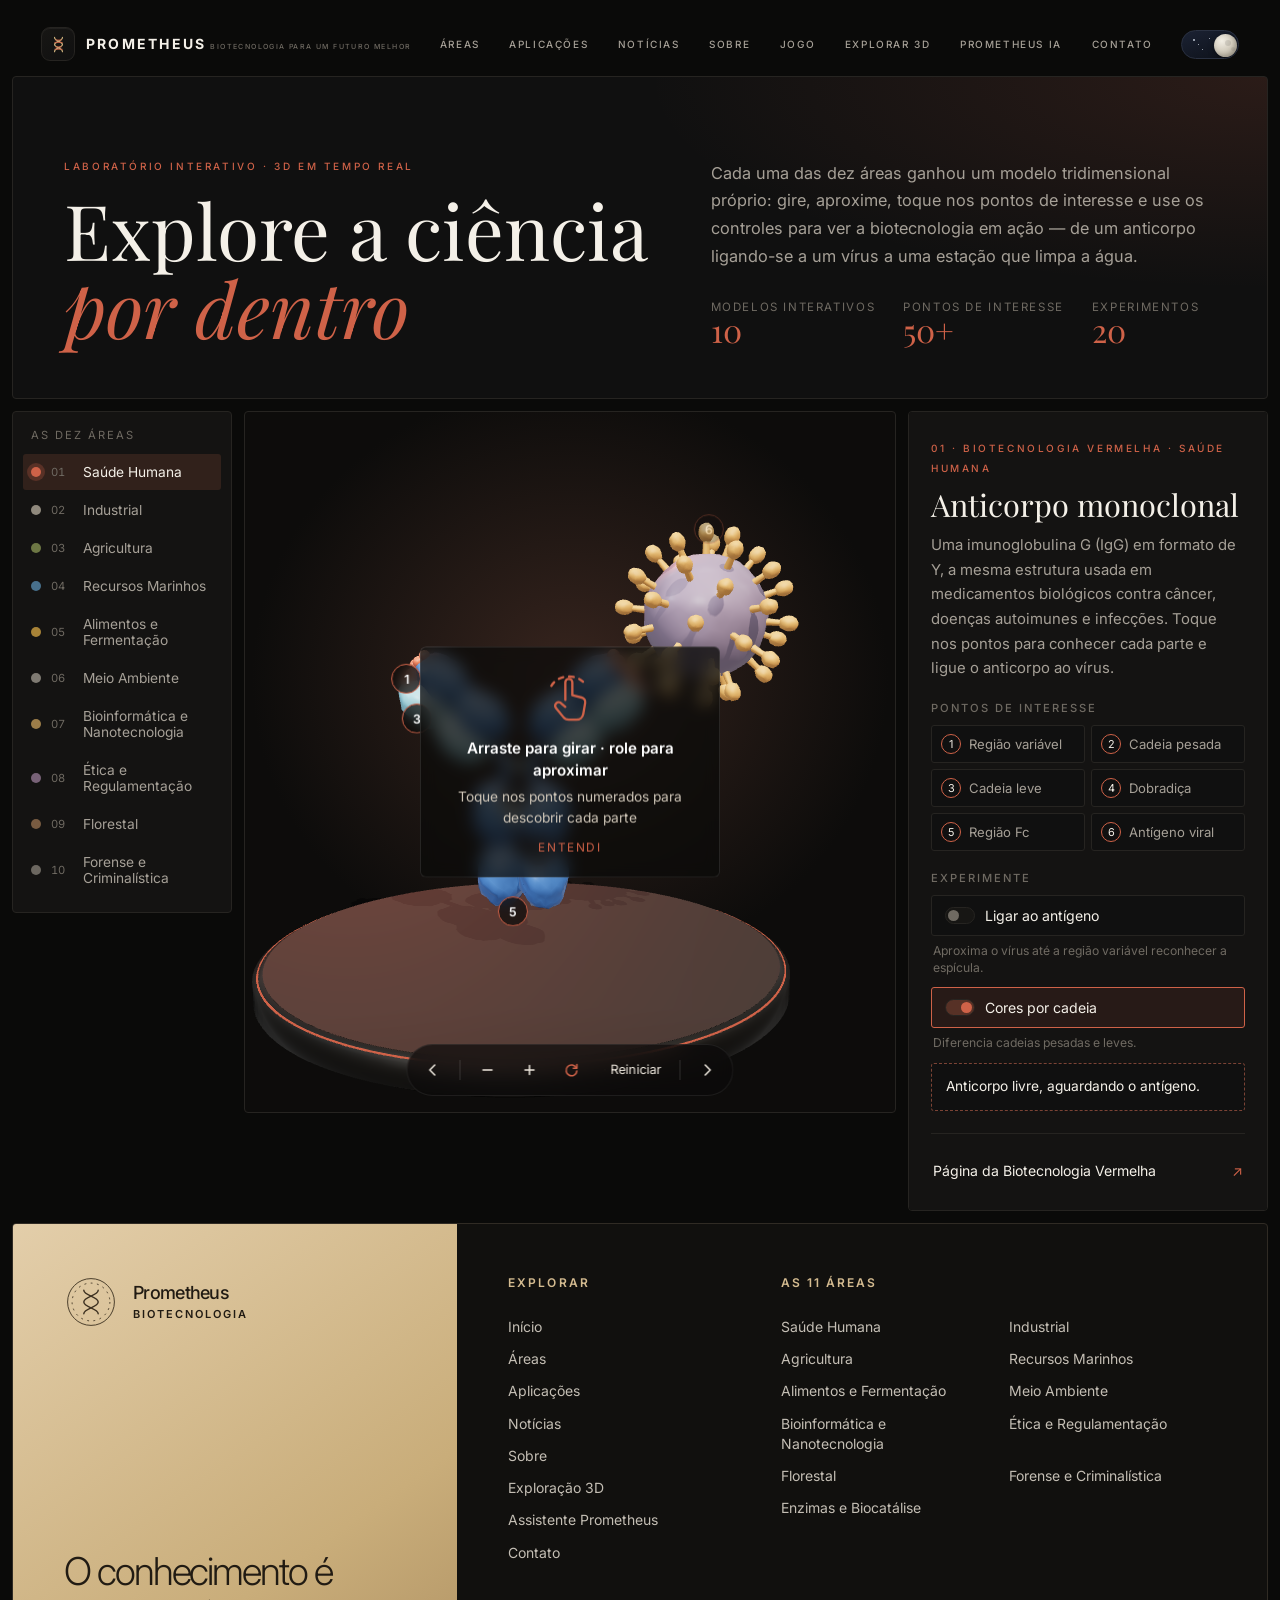
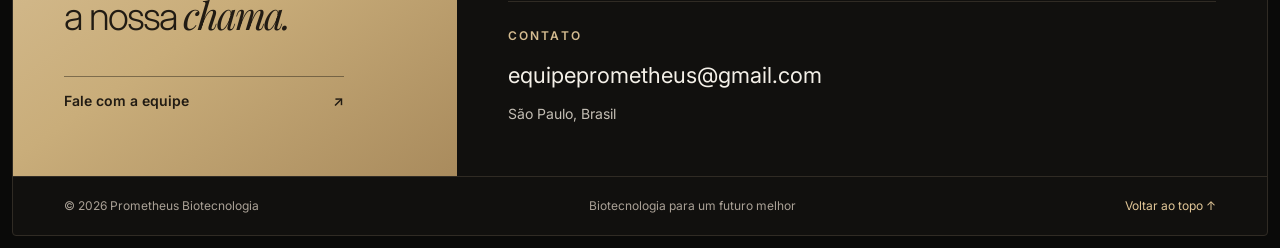
==== explorar/index.html @ 850dd629 "Exploração 3D: visualizador e modelos das dez áreas; README de configuração Co-Authored-By: Claude O" ====
<!DOCTYPE html>
<html lang="pt-BR" data-theme="escuro" data-area="explorar">
<head>
  <meta charset="UTF-8">
  <meta name="viewport" content="width=device-width, initial-scale=1.0">
  <meta name="theme-color" content="#080808">

  <title>Exploração 3D — Prometheus Biotecnologia</title>
  <meta name="description" content="Explore em 3D as dez áreas da biotecnologia.">

  <link rel="preconnect" href="https://fonts.googleapis.com">
  <link rel="preconnect" href="https://fonts.gstatic.com" crossorigin>

  <link
    href="https://fonts.googleapis.com/css2?family=Inter:wght@300;400;500;600;700&family=Playfair+Display:ital,wght@0,400;1,400;1,500&display=swap"
    rel="stylesheet"
  >

  <link rel="stylesheet" href="../style.css">
<link rel="stylesheet" href="../footer-refresh.css">
  <link rel="stylesheet" href="explorar.css">
</head>

<body id="topo">

  <div class="carregador" id="carregador">
    <div class="carregador__interno">
      <div class="carregador__numero" id="numeroCarregamento">000</div>

      <div class="carregador__barra">
        <i id="barraCarregamento"></i>
      </div>

      <div class="carregador__texto">
        Prometheus Biotecnologia
      </div>
    </div>
  </div>

  <div class="progresso" id="progresso"></div>

  <svg class="granulado" xmlns="http://www.w3.org/2000/svg">
    <filter
      id="grainF"
      baseFrequency="0.85"
      numOctaves="4"
      type="fractalNoise"
    ></filter>

    <rect
      filter="url(#grainF)"
      height="100%"
      width="100%"
    ></rect>
  </svg>

  <nav
    class="menu-movel"
    id="menu-movel"
    aria-label="Menu"
  >
    <button
      class="menu-movel__fechar"
      id="fecharMenu"
    >
      Fechar ✕
    </button>

    <a
      data-alvo-secao="inicio"
      data-pagina="home"
      href="../index.html#inicio"
    >
      Início
    </a>

    <a
      data-alvo-secao="areas"
      data-pagina="home"
      href="../index.html#areas"
    >
      Áreas
    </a>

    <a
      data-alvo-secao="aplicacoes"
      data-pagina="home"
      href="../index.html#aplicacoes"
    >
      Aplicações
    </a>

    <a
      data-alvo-secao="noticias"
      data-pagina="home"
      href="../index.html#noticias"
    >
      Notícias
    </a>

    <a
      data-alvo-secao="sobre"
      data-pagina="home"
      href="../index.html#sobre"
    >
      Sobre
    </a>

    <a href="../jogo/index.html">
      Jogo
    </a>

    <a href="./index.html" aria-current="page">
      Exploração 3D
    </a>

    <a href="../ia/index.html">
      Assistente Prometheus
    </a>

    <a
      data-alvo-secao="contato"
      data-pagina="home"
      href="../index.html#contato"
    >
      Contato
    </a>
  </nav>

  <div class="moldura">

    <header class="navegacao" id="navegacao">

      <a
        class="marca"
        data-pagina="home"
        href="../index.html#inicio"
      >
        <span class="marca__simbolo">
          <svg
            aria-hidden="true"
            fill="none"
            viewbox="0 0 24 24"
          >
            <g
              stroke="var(--beige)"
              stroke-linecap="round"
              stroke-width="1.5"
            >
              <path d="M7 3c0 5 10 5 10 9s-10 4-10 9"></path>
              <path d="M17 3c0 5-10 5-10 9s10 4 10 9"></path>
            </g>

            <g
              opacity=".9"
              stroke="var(--area)"
              stroke-linecap="round"
              stroke-width="1.2"
            >
              <path d="M8.6 6.4h6.8M7.4 9.4h9.2M8.6 15h6.8M7.4 18h9.2"></path>
            </g>
          </svg>
        </span>

        <span class="marca__texto">
          <span class="marca__nome">Prometheus</span>
          <span class="marca__subtitulo">
            Biotecnologia para um futuro melhor
          </span>
        </span>
      </a>

      <nav
        class="navegacao__links"
        id="linksNavegacao"
        aria-label="Navegação principal"
      >
        <a
          data-alvo-secao="areas"
          data-pagina="home"
          href="../index.html#areas"
        >
          ÁREAS
        </a>

        <a
          data-alvo-secao="aplicacoes"
          data-pagina="home"
          href="../index.html#aplicacoes"
        >
          APLICAÇÕES
        </a>

        <a
          data-alvo-secao="noticias"
          data-pagina="home"
          href="../index.html#noticias"
        >
          NOTÍCIAS
        </a>

        <a
          data-alvo-secao="sobre"
          data-pagina="home"
          href="../index.html#sobre"
        >
          SOBRE
        </a>

        <a href="../jogo/index.html">
          JOGO
        </a>

        <a href="./index.html" aria-current="page">
          EXPLORAR 3D
        </a>

        <a href="../ia/index.html">
          PROMETHEUS IA
        </a>

        <a
          data-alvo-secao="contato"
          data-pagina="home"
          href="../index.html#contato"
        >
          CONTATO
        </a>
      </nav>

      <div class="navegacao__direita">

        <button
          class="alternador"
          id="botaoTema"
          aria-label="Alternar modo claro e escuro"
          aria-pressed="false"
        >
          <span class="alternador__estrelas">
            <i></i>
            <i></i>
            <i></i>
            <i></i>
          </span>

          <span class="alternador__botao"></span>
        </button>

        <button
          class="botao-menu"
          id="botao-menu"
          aria-label="Abrir menu"
        >
          <b></b>
        </button>

      </div>
    </header>

    <main id="conteudo">
      <div class="exp" id="explorar">

        <section class="exp-abertura faixa" aria-labelledby="exp-titulo">
          <div>
            <span class="eyebrow">Laboratório interativo · 3D em tempo real</span>
            <h1 id="exp-titulo">Explore a ciência <span class="italico">por dentro</span></h1>
          </div>
          <div class="exp-abertura__lado">
            <p>
              Cada uma das dez áreas ganhou um modelo tridimensional próprio: gire, aproxime, toque nos pontos
              de interesse e use os controles para ver a biotecnologia em ação — de um anticorpo ligando-se a
              um vírus a uma estação que limpa a água.
            </p>
            <dl class="exp-numeros">
              <div><dt>10</dt><dd>modelos interativos</dd></div>
              <div><dt>50+</dt><dd>pontos de interesse</dd></div>
              <div><dt>20</dt><dd>experimentos</dd></div>
            </dl>
          </div>
        </section>

        <section class="exp-app faixa" aria-label="Visualizador 3D das áreas">

          <nav class="exp-areas" aria-label="Escolha uma área">
            <span class="exp-areas__titulo">As dez áreas</span>
            <div class="lista3d" id="listaAreas"></div>
          </nav>

          <div class="exp-palco" id="palco3d">
            <canvas id="canvas3d" aria-label="Modelo 3D interativo da área selecionada" role="img"></canvas>
            <div class="exp-pontos" id="pontos3d"></div>

            <div class="exp-carregando" id="carregando3d" role="status">
              <span class="exp-carregando__anel" aria-hidden="true"></span>
              Montando o modelo…
            </div>

            <button class="exp-dica" id="dica3d" type="button" hidden>
              <svg viewBox="0 0 48 48" aria-hidden="true">
                <path d="M20 26V11a3 3 0 0 1 6 0v11l8 2a4 4 0 0 1 3 4.6L35.4 38a6 6 0 0 1-6 5H23a6 6 0 0 1-4.8-2.4L12 33a3 3 0 0 1 4.5-4L20 32"/>
                <path class="exp-dica__arco" d="M8 14c3-5 8-8 15-8s12 3 15 8"/>
              </svg>
              <span><b>Arraste para girar</b>Toque nos pontos numerados para descobrir cada parte</span>
              <small>Entendi</small>
            </button>

            <div class="exp-falha" id="falha3d" hidden role="alert">
              <strong>Visualização 3D indisponível</strong>
              <p></p>
            </div>

            <div class="exp-controles" role="toolbar" aria-label="Controles da visualização">
              <button type="button" id="areaAnterior" aria-label="Área anterior"><svg viewBox="0 0 20 20"><path d="M12.5 4.5 7 10l5.5 5.5"/></svg></button>
              <span class="exp-controles__sep" aria-hidden="true"></span>
              <button type="button" id="ctrlZoomMenos" aria-label="Afastar"><svg viewBox="0 0 20 20"><path d="M5 10h10"/></svg></button>
              <button type="button" id="ctrlZoomMais" aria-label="Aproximar"><svg viewBox="0 0 20 20"><path d="M5 10h10M10 5v10"/></svg></button>
              <button type="button" id="ctrlGirar" aria-label="Rotação automática" aria-pressed="true"><svg viewBox="0 0 20 20"><path d="M15.5 8A6 6 0 1 0 16 11"/><path d="M16 4v4h-4"/></svg></button>
              <button type="button" id="ctrlReiniciar" aria-label="Voltar à posição inicial"><svg viewBox="0 0 20 20"><path d="M4 10a6 6 0 1 0 2-4.5"/><path d="M4 4v3.5h3.5"/></svg><span>Reiniciar</span></button>
              <span class="exp-controles__sep" aria-hidden="true"></span>
              <button type="button" id="areaProxima" aria-label="Próxima área"><svg viewBox="0 0 20 20"><path d="M7.5 4.5 13 10l-5.5 5.5"/></svg></button>
            </div>
          </div>

          <aside class="exp-info" aria-live="polite">
            <span class="eyebrow exp-info__rotulo" id="infoRotulo"></span>
            <h2 id="infoTitulo">Carregando…</h2>
            <p class="exp-info__descricao" id="infoDescricao"></p>

            <div class="exp-detalhe" id="infoDetalhe" hidden>
              <strong id="detalheTitulo"></strong>
              <p id="detalheTexto"></p>
            </div>

            <h3 class="exp-info__sub">Pontos de interesse</h3>
            <ol class="exp-info__pontos" id="infoPontos"></ol>

            <h3 class="exp-info__sub">Experimente</h3>
            <div class="exp-info__acoes" id="infoAcoes"></div>
            <p class="exp-status" id="infoStatus" hidden></p>

            <div class="exp-info__links">
              <a class="exp-link" id="linkArea" href="../index.html#areas"><span>Página da área</span> <i aria-hidden="true">↗</i></a>
              <a class="exp-link exp-link--ia" id="linkIa" href="../ia/index.html"><span>Perguntar ao Prometheus</span> <i aria-hidden="true">↗</i></a>
            </div>
          </aside>
        </section>

      </div>
    </main>

    <footer class="rodape rodape--novo">
      <div class="rodape__principal">
        <div class="rodape__manifesto">
          <div class="rodape__assinatura">
            <svg class="rodape__selo" fill="none" viewBox="0 0 60 60" aria-hidden="true">
              <circle cx="30" cy="30" r="26" stroke="currentColor" stroke-width="1"></circle>
              <circle cx="30" cy="30" r="21" stroke="currentColor" stroke-dasharray="2 5" stroke-width="1"></circle>
              <g stroke="currentColor" stroke-linecap="round" stroke-width="1.6">
                <path d="M22 17c0 6 16 7 16 13s-16 7-16 13"></path>
                <path d="M38 17c0 6-16 7-16 13s16 7 16 13"></path>
              </g>
            </svg>
            <div>
              <strong>Prometheus</strong>
              <span>BIOTECNOLOGIA</span>
            </div>
          </div>
          <p class="rodape__frase">O conhecimento é<br>a nossa <em>chama.</em></p>
          <a class="rodape__convite" href="../index.html#contato">
            <span>Fale com a equipe</span>
            <span aria-hidden="true">↗</span>
          </a>
        </div>

        <div class="rodape__menus">
          <nav class="rodape__grupo" aria-label="Navegação do rodapé">
            <h2>Explorar</h2>
          <a href="../index.html#inicio">Início</a>
          <a href="../index.html#areas">Áreas</a>
          <a href="../index.html#aplicacoes">Aplicações</a>
          <a href="../index.html#noticias">Notícias</a>
          <a href="../index.html#sobre">Sobre</a>
          <a href="../explorar/index.html">Exploração 3D</a>
          <a href="../ia/index.html">Assistente Prometheus</a>
          <a href="../index.html#contato">Contato</a>
          </nav>
          <nav class="rodape__grupo rodape__grupo--areas" aria-label="Áreas da biotecnologia">
            <h2>As 11 áreas</h2>
            <div class="rodape__lista-areas">
          <a href="../areas/saude/index.html">Saúde Humana</a>
          <a href="../areas/industrial/index.html">Industrial</a>
          <a href="../areas/agricola/index.html">Agricultura</a>
          <a href="../areas/marinha/index.html">Recursos Marinhos</a>
          <a href="../areas/alimentar/index.html">Alimentos e Fermentação</a>
          <a href="../areas/ambiental/index.html">Meio Ambiente</a>
          <a href="../areas/bioinformatica/index.html">Bioinformática e Nanotecnologia</a>
          <a href="../areas/etica/index.html">Ética e Regulamentação</a>
          <a href="../areas/florestal/index.html">Florestal</a>
          <a href="../areas/forense/index.html">Forense e Criminalística</a>
          <a href="../areas/enzimas/index.html">Enzimas e Biocatálise</a>
            </div>
          </nav>
          <div class="rodape__grupo rodape__grupo--contato">
            <h2>Contato</h2>
            <a class="rodape__email" href="mailto:equipeprometheus@gmail.com">equipeprometheus@gmail.com</a>
            <span>São Paulo, Brasil</span>
          </div>
        </div>
      </div>
      <div class="rodape__base">
        <span>© 2026 Prometheus Biotecnologia</span>
        <span class="rodape__nota">Biotecnologia para um futuro melhor</span>
        <a href="#topo">Voltar ao topo <span aria-hidden="true">↑</span></a>
      </div>
    </footer>

  </div>

  <script src="../script.js"></script>
  <script type="module" src="explorar.js"></script>
</body>
</html>
---- style.css ----
/*VARIÁVEIS GERAIS */

:root {
  --sans: 'Inter', 'Helvetica Neue', Arial, system-ui, sans-serif;
  --serif: 'Playfair Display', Georgia, 'Times New Roman', serif;

  --body: var(--sans);

  --gap: 12px;
  --pad: clamp(20px, 4vw, 60px);

  --ease: cubic-bezier(.16, .84, .34, 1);
  --ease-out: cubic-bezier(.22, 1, .36, 1);

  /* Modo escuro */
  --bg: #0a0a09;
  --bg-2: #101010;
  --bg-3: #171614;
  --panel: #141312;

  --text: #f4f0e8;
  --text-dim: #a6a097;
  --text-faint: #6f6a62;

  --line: #262421;
  --line-soft: #1c1b19;

  --beige: #c9ad7a;
  --beige-2: #e6d3aa;
  --beige-deep: #9c7f52;
  --on-beige: #15120d;

  --shadow: 0 24px 60px rgba(0, 0, 0, .45);
  --shadow-sm: 0 10px 26px rgba(0, 0, 0, .3);

  --area: #c9ad7a;
}


/*  MODO CLARO */

html[data-theme="light"] {
  --bg: #f6f2e9;
  --bg-2: #efe9dc;
  --bg-3: #e5ddcb;
  --panel: #fdfbf6;

  --text: #191712;
  --text-dim: #5a544a;
  --text-faint: #8b8478;

  --line: #ddd4c1;
  --line-soft: #e8e0d0;

  --beige: #8c6d3f;
  --beige-2: #6f5730;
  --beige-deep: #b09468;
  --on-beige: #fdfbf6;

  --shadow: 0 24px 60px rgba(70, 58, 34, .16);
  --shadow-sm: 0 10px 26px rgba(70, 58, 34, .1);

  --area: #8c6d3f;
}


/*CORES DAS ÁREAS*/

html[data-area="saude"] {
  --area: #cf6248;
}

html[data-area="industrial"] {
  --area: #a9a193;
}

html[data-area="agricola"] {
  --area: #8b9a55;
}

html[data-area="marinha"] {
  --area: #5a90b5;
}

html[data-area="alimentar"] {
  --area: #d9a944;
}

html[data-area="ambiental"] {
  --area: #97928a;
}

html[data-area="bioinformatica"] {
  --area: #c9a25c;
}

html[data-area="etica"] {
  --area: #9a7d9a;
}

html[data-area="florestal"] {
  --area: #9a7452;
}

html[data-area="forense"] {
  --area: #807a72;
}


/* Cores das áreas no modo claro */

html[data-theme="light"][data-area="saude"] {
  --area: #a8432a;
}

html[data-theme="light"][data-area="industrial"] {
  --area: #6e685c;
}

html[data-theme="light"][data-area="agricola"] {
  --area: #5f6b37;
}

html[data-theme="light"][data-area="marinha"] {
  --area: #2e5b78;
}

html[data-theme="light"][data-area="alimentar"] {
  --area: #a97c22;
}

html[data-theme="light"][data-area="ambiental"] {
  --area: #625d54;
}

html[data-theme="light"][data-area="bioinformatica"] {
  --area: #8f7238;
}

html[data-theme="light"][data-area="etica"] {
  --area: #6b5470;
}

html[data-theme="light"][data-area="florestal"] {
  --area: #6b4c32;
}

html[data-theme="light"][data-area="forense"] {
  --area: #48453f;
}


/*CONFIGURAÇÕES GERAIS */

*,
*::before,
*::after {
  box-sizing: border-box;
}

html {
  scroll-behavior: smooth;
}

body {
  margin: 0;
  background: var(--bg);
  color: var(--text);
  font-family: var(--body);
  font-size: 16px;
  -webkit-font-smoothing: antialiased;
  overflow-x: hidden;

  transition:
    background .55s var(--ease),
    color .55s var(--ease);
}

img,
svg,
canvas {
  display: block;
  max-width: 100%;
}

a {
  color: inherit;
  text-decoration: none;
}

button {
  font: inherit;
  color: inherit;
  background: none;
  border: 0;
  cursor: pointer;
}

::selection {
  background: var(--beige);
  color: var(--on-beige);
}

:focus-visible {
  outline: 2px solid var(--area);
  outline-offset: 3px;
  border-radius: 2px;
}


/* ELEMENTOS GERAIS */

.eyebrow {
  font-size: 10px;
  font-weight: 500;
  letter-spacing: .26em;
  text-transform: uppercase;
  color: var(--area);
}

.granulado {
  position: fixed;
  inset: 0;
  pointer-events: none;
  z-index: 5;
  opacity: .035;
  mix-blend-mode: overlay;
}

.progresso {
  position: fixed;
  top: 0;
  left: 0;
  height: 2px;
  background: var(--beige);
  width: 0;
  z-index: 70;

  transition: width .1s linear;
}

.moldura {
  max-width: 1440px;
  margin: 0 auto;
  padding: var(--gap);
}

.faixa {
  margin-bottom: var(--gap);
  position: relative;
  overflow: hidden;
  border-radius: 4px;
}

[data-secao] {
  scroll-margin-top: 88px;
}


/* CARREGAMENTO */

.carregador {
  position: fixed;
  inset: 0;
  background: var(--bg);
  z-index: 100;

  display: grid;
  place-items: center;

  transition:
    opacity .7s var(--ease),
    visibility .7s;
}

.carregador.concluido {
  opacity: 0;
  visibility: hidden;
}

.carregador__interno {
  text-align: center;
}

.carregador__numero {
  font-family: var(--serif);
  font-style: italic;
  font-size: clamp(46px, 9vw, 78px);
  line-height: 1;
  color: var(--beige);
}

.carregador__barra {
  width: min(240px, 50vw);
  height: 1px;
  background: var(--line);
  margin: 20px auto 14px;
  overflow: hidden;
}

.carregador__barra i {
  display: block;
  height: 100%;
  width: 0;
  background: var(--beige);
}

.carregador__texto {
  font-size: 9.5px;
  font-weight: 500;
  letter-spacing: .3em;
  color: var(--text-faint);
  text-transform: uppercase;
}


/* NAVEGAÇÃO */

.navegacao {
  position: sticky;
  top: var(--gap);
  z-index: 50;

  display: flex;
  align-items: center;
  justify-content: space-between;

  padding: 14px clamp(16px, 2.4vw, 28px);

  background: transparent;
  border: 1px solid transparent;
  border-radius: 4px;

  transition:
    background .4s var(--ease),
    border-color .4s var(--ease);
}

.navegacao.fixo {
  background: rgba(10, 10, 9, .78);
  border-color: var(--line-soft);
  backdrop-filter: blur(16px);
}

html[data-theme="light"] .navegacao.fixo {
  background: rgba(246, 242, 233, .84);
}


/* Marca */

.marca {
  display: flex;
  align-items: center;
  gap: 11px;
}

.marca__simbolo {
  width: 34px;
  height: 34px;
  flex: none;

  border-radius: 9px;

  display: grid;
  place-items: center;

  background: linear-gradient(
    145deg,
    var(--bg-3),
    var(--bg-2)
  );

  border: 1px solid var(--line);

  box-shadow:
    inset 0 1px 0 rgba(255, 255, 255, .05);
}

.marca__simbolo svg {
  width: 19px;
  height: 19px;
}

.marca__texto {
  line-height: 1.1;
}

.marca__nome {
  font-size: 14px;
  font-weight: 700;
  letter-spacing: .16em;
  text-transform: uppercase;
}

.marca__subtitulo {
  font-size: 7px;
  font-weight: 500;
  letter-spacing: .2em;
  color: var(--text-faint);
  margin-top: 3px;
  text-transform: uppercase;
}


/* Links */

.navegacao__links {
  display: flex;
  gap: clamp(14px, 2vw, 30px);
  align-items: center;
}

.navegacao__links a {
  font-size: 10px;
  font-weight: 500;
  letter-spacing: .16em;
  text-transform: uppercase;
  color: var(--text-dim);

  position: relative;
  padding: 7px 2px;

  transition: color .3s;
}

.navegacao__links a::after {
  content: "";
  position: absolute;
  left: 0;
  bottom: 0;

  width: 0;
  height: 1px;

  background: var(--beige);

  transition: width .4s var(--ease);
}

.navegacao__links a:hover {
  color: var(--text);
}

.navegacao__links a:hover::after,
.navegacao__links a.ativa::after {
  width: 100%;
}

.navegacao__links a.ativa {
  color: var(--text);
}

.navegacao__direita {
  display: flex;
  align-items: center;
  gap: 12px;
}


/* BOTÃO DE TEMA*/

.alternador {
  position: relative;

  width: 58px;
  height: 29px;

  border-radius: 30px;
  flex: none;
  overflow: hidden;

  background: linear-gradient(160deg, #1b2233, #0d1119);
  border: 1px solid #2a3141;

  transition:
    background .55s var(--ease),
    border-color .55s var(--ease);
}

html[data-theme="light"] .alternador {
  background: linear-gradient(160deg, #9ec6e8, #cfe3f3);
  border-color: #b4cfe4;
}

.alternador__estrelas {
  position: absolute;
  inset: 0;
  transition: opacity .5s;
}

.alternador__estrelas i {
  position: absolute;
  border-radius: 50%;
  background: #dfe6f2;
  opacity: .85;

  width: 2px;
  height: 2px;
}

.alternador__estrelas i:nth-child(1) {
  left: 11px;
  top: 8px;
}

.alternador__estrelas i:nth-child(2) {
  left: 20px;
  top: 18px;
  width: 1.5px;
  height: 1.5px;
}

.alternador__estrelas i:nth-child(3) {
  left: 27px;
  top: 7px;
  width: 1.5px;
  height: 1.5px;
}

.alternador__estrelas i:nth-child(4) {
  left: 16px;
  top: 13px;
  width: 1px;
  height: 1px;
}

html[data-theme="light"] .alternador__estrelas {
  opacity: 0;
}

.alternador__botao {
  position: absolute;
  top: 3px;
  left: 32px;

  width: 23px;
  height: 23px;

  border-radius: 50%;

  background: radial-gradient(
    circle at 34% 30%,
    #f2eee4,
    #c9c2b2 60%,
    #a49c8c
  );

  box-shadow:
    0 2px 6px rgba(0, 0, 0, .4),
    inset -2px -2px 4px rgba(0, 0, 0, .18);

  transition:
    left .5s var(--ease-out),
    background .5s var(--ease);
}

html[data-theme="light"] .alternador__botao {
  left: 3px;

  background: radial-gradient(
    circle at 34% 30%,
    #fff6d8,
    #f5cf5e 55%,
    #e0a92c
  );

  box-shadow:
    0 2px 10px rgba(224, 169, 44, .5);
}

.alternador__botao::after {
  content: "";

  position: absolute;
  width: 6px;
  height: 6px;

  border-radius: 50%;

  top: 6px;
  left: 11px;

  background: rgba(0, 0, 0, .1);

  box-shadow:
    5px 6px 0 -1px rgba(0, 0, 0, .07);

  transition: opacity .4s;
}

html[data-theme="light"] .alternador__botao::after {
  opacity: 0;
}

.alternador:hover {
  border-color: var(--beige);
}


/* MENU MOBILE */

.botao-menu {
  display: none;

  width: 34px;
  height: 34px;

  place-items: center;

  border: 1px solid var(--line);
  border-radius: 8px;
}

.botao-menu b {
  display: block;

  width: 15px;
  height: 1.4px;

  background: var(--text);

  position: relative;
}

.botao-menu b::before,
.botao-menu b::after {
  content: "";

  position: absolute;
  left: 0;

  width: 15px;
  height: 1.4px;

  background: var(--text);
}

.botao-menu b::before {
  top: -5px;
}

.botao-menu b::after {
  top: 5px;
}

.menu-movel {
  position: fixed;
  inset: 0;

  background: var(--bg);
  z-index: 55;

  display: flex;
  flex-direction: column;
  justify-content: center;

  padding: 40px var(--pad);

  transform: translateY(-100%);

  transition: transform .6s var(--ease-out);

  gap: 2px;
}

.menu-movel.aberto {
  transform: none;
}

.menu-movel a {
  font-family: var(--serif);
  font-size: clamp(28px, 8vw, 46px);
  line-height: 1.55;
  color: var(--text);
}

.menu-movel a:hover {
  color: var(--beige);
  font-style: italic;
}

.menu-movel__fechar {
  position: absolute;
  top: 26px;
  right: 26px;

  font-size: 10px;
  font-weight: 500;
  letter-spacing: .2em;

  color: var(--text);
}


/*INÍCIO / HOME*/

.inicio {
  position: relative;

  background: var(--bg-2);
  border-radius: 4px;
  overflow: hidden;

  min-height: clamp(560px, 82vh, 780px);

  display: flex;
  align-items: center;

  padding: clamp(40px, 7vw, 90px) var(--pad);
}

.inicio::before {
  content: "";

  position: absolute;
  inset: 0;

  pointer-events: none;
  z-index: 2;

  background: radial-gradient(
    115% 90% at 10% 50%,
    var(--bg-2) 20%,
    transparent 62%
  );
}

.inicio__palco {
  position: absolute;
  inset: 0 -2% 0 34%;
  z-index: 1;
}

.inicio__palco canvas {
  width: 100%;
  height: 100%;

  cursor: grab;
  touch-action: pan-y;
  pointer-events: auto;
  user-select: none;
  -webkit-user-select: none;
}

.inicio__palco canvas:active {
  cursor: grabbing;
}

.inicio__dica {
  position: absolute;
  right: clamp(18px, 3vw, 44px);
  bottom: clamp(18px, 3vw, 34px);
  z-index: 4;

  display: flex;
  align-items: center;
  gap: 9px;

  font-size: 9px;
  font-weight: 500;
  letter-spacing: .2em;
  text-transform: uppercase;

  color: var(--text-faint);

  pointer-events: none;
}

.inicio__dica i {
  width: 5px;
  height: 5px;

  border-radius: 50%;

  background: var(--area);

  animation: pulse 2.2s ease-in-out infinite;
}

@keyframes pulse {
  0%,
  100% {
    opacity: .35;
    transform: scale(1);
  }

  50% {
    opacity: 1;
    transform: scale(1.25);
  }
}

.inicio__conteudo {
  position: relative;
  z-index: 3;

  max-width: min(620px, 54%);
}

.inicio__rotulo {
  display: inline-flex;
  align-items: center;
  gap: 10px;

  margin-bottom: 26px;

  font-size: 9.5px;
  font-weight: 500;
  letter-spacing: .26em;
  text-transform: uppercase;

  color: var(--text-dim);

  opacity: 0;
  transform: translateY(12px);

  transition: .9s .25s var(--ease-out);
}

.inicio__rotulo::before {
  content: "";

  width: 26px;
  height: 1px;

  background: var(--beige);
}

.pronto .inicio__rotulo {
  opacity: 1;
  transform: none;
}

.inicio h1 {
  margin: 0;

  font-weight: 300;
  letter-spacing: -.025em;
  line-height: 1.1;

  font-size: clamp(36px, 5.1vw, 70px);
  color: var(--text);
}

.inicio h1 .linha {
  display: block;
  overflow: hidden;
  padding-bottom: .06em;
}

.inicio h1 .linha > span {
  display: block;

  transform: translateY(110%);

  transition: transform 1.1s var(--ease-out);
}

.pronto .inicio h1 .linha > span {
  transform: none;
}

.inicio h1 .linha:nth-child(2) > span {
  transition-delay: .1s;
}

.inicio h1 .linha:nth-child(3) > span {
  transition-delay: .2s;
}

.inicio h1 .linha:nth-child(4) > span {
  transition-delay: .3s;
}

.inicio h1 .italico {
  font-family: var(--serif);
  font-style: italic;
  font-weight: 400;
  letter-spacing: -.01em;

  background: linear-gradient(
    96deg,
    var(--beige-deep),
    var(--beige) 42%,
    var(--beige-2)
  );

  -webkit-background-clip: text;
  background-clip: text;

  color: transparent;
}

.inicio__descricao {
  max-width: 44ch;

  margin: 30px 0 0;

  font-size: 13.5px;
  line-height: 1.85;

  color: var(--text-dim);

  opacity: 0;
  transform: translateY(14px);

  transition: .9s .5s var(--ease-out);
}

.pronto .inicio__descricao {
  opacity: 1;
  transform: none;
}


/* Botão */

.botao {
  display: inline-flex;
  align-items: center;
  gap: 12px;

  margin-top: 34px;
  padding: 15px 28px;

  border-radius: 40px;
  border: 1px solid var(--line);

  background: var(--bg-3);
  color: var(--text);

  font-size: 10px;
  font-weight: 600;
  letter-spacing: .2em;
  text-transform: uppercase;

  opacity: 0;
  transform: translateY(14px);

  transition:
    opacity .9s .62s var(--ease-out),
    transform .9s .62s var(--ease-out),
    background .35s var(--ease),
    border-color .35s var(--ease),
    color .35s var(--ease);
}

.pronto .botao {
  opacity: 1;
  transform: none;
}

.botao:hover {
  background: var(--beige);
  border-color: var(--beige);
  color: var(--on-beige);
}

.botao svg {
  width: 16px;

  stroke: currentColor;
  fill: none;
  stroke-width: 1.5;

  transition: transform .4s var(--ease);
}

.botao:hover svg {
  transform: translateX(4px);
}


/* Informações da Home */

.inicio__informacoes {
  display: flex;
  gap: clamp(20px, 3vw, 42px);

  margin-top: clamp(34px, 4vw, 52px);

  flex-wrap: wrap;

  opacity: 0;
  transform: translateY(14px);

  transition: .9s .75s var(--ease-out);
}

.pronto .inicio__informacoes {
  opacity: 1;
  transform: none;
}

.inicio__informacoes div {
  display: flex;
  flex-direction: column;
  gap: 5px;
}

.inicio__informacoes b {
  font-family: var(--serif);
  font-size: 26px;
  font-weight: 400;
  color: var(--beige);
  line-height: 1;
}

.inicio__informacoes span {
  font-size: 8.5px;
  font-weight: 500;
  letter-spacing: .2em;
  text-transform: uppercase;
  color: var(--text-faint);
}


/* INÍCIO DAS PÁGINAS DE ÁREA*/

.inicio--area {
  min-height: clamp(460px, 64vh, 620px);
}

.inicio--area .inicio__conteudo {
  max-width: min(560px, 52%);
}

.inicio--area h1 {
  font-size: clamp(32px, 4.2vw, 56px);
}

.migalhas {
  display: block;

  margin-bottom: 18px;

  font-size: 9.5px;
  font-weight: 500;
  letter-spacing: .2em;
  text-transform: uppercase;

  color: var(--text-faint);

  opacity: 0;
  transform: translateY(10px);

  transition: .8s .2s var(--ease-out);
}

.pronto .migalhas {
  opacity: 1;
  transform: none;
}

.migalhas a {
  color: var(--text-dim);
  transition: color .3s;
}

.migalhas a:hover {
  color: var(--beige);
}


/*SEÇÕES*/

.fundo {
  background: var(--bg);
  border-radius: 4px;
}

.cabecalho-dividido {
  display: grid;
  grid-template-columns: minmax(250px, 1fr) 2.5fr;
}

.cabecalho-dividido__esquerda {
  padding: clamp(30px, 3.6vw, 52px) clamp(24px, 2.6vw, 40px);

  display: flex;
  flex-direction: column;
  justify-content: space-between;

  gap: 26px;

  background: var(--bg-2);
}

.cabecalho-dividido__esquerda h2 {
  margin: 0;

  font-size: clamp(26px, 3vw, 40px);
  font-weight: 300;
  line-height: 1.14;
  letter-spacing: -.02em;
}

.cabecalho-dividido__esquerda h2 .italico {
  font-family: var(--serif);
  font-style: italic;
  font-weight: 400;
  color: var(--beige);
}

.cabecalho-dividido__esquerda p {
  margin: 18px 0 0;

  font-size: 12.5px;
  line-height: 1.9;

  color: var(--text-dim);

  max-width: 34ch;
}

.texto {
  padding: clamp(28px, 3.4vw, 48px);

  display: flex;
  align-items: center;
}

.texto p {
  margin: 0;

  font-size: 14px;
  line-height: 2;

  color: var(--text-dim);

  max-width: 62ch;
}


/*LINKS */

.link {
  display: inline-flex;
  align-items: center;
  gap: 12px;

  font-size: 10px;
  font-weight: 600;
  letter-spacing: .2em;
  text-transform: uppercase;

  color: var(--text);

  position: relative;
  width: fit-content;
}

.link svg {
  width: 34px;

  stroke: currentColor;
  fill: none;

  transition: transform .4s var(--ease);
}

.link::before {
  content: "";

  position: absolute;
  left: 0;
  bottom: -8px;

  width: 100%;
  height: 1px;

  background: currentColor;

  transform: scaleX(0);
  transform-origin: left;

  transition: transform .5s var(--ease);
}

.link:hover::before {
  transform: scaleX(1);
}

.link:hover svg {
  transform: translateX(7px);
}


/*  ÁREAS */

.areas__grade {
  display: flex;
  flex-wrap: wrap;
}

.area {
  flex: 1 1 20%;
  min-width: 164px;

  padding: 26px 18px 22px;

  color: #fff;

  position: relative;
  text-align: center;

  display: flex;
  flex-direction: column;
  align-items: center;

  gap: 12px;

  cursor: pointer;

  border-left: 1px solid rgba(0, 0, 0, .16);
  border-bottom: 1px solid rgba(0, 0, 0, .16);

  transition:
    transform .45s var(--ease-out),
    box-shadow .45s var(--ease-out),
    filter .45s var(--ease);
}

.area:nth-child(5n + 1) {
  border-left: 0;
}

.area:hover,
.area:focus-visible {
  transform: translateY(-5px);
  box-shadow: var(--shadow-sm);
  filter: brightness(1.08);
  z-index: 2;
}

.area__icone {
  width: 38px;
  height: 38px;
}

.area__icone svg {
  width: 100%;
  height: 100%;

  stroke: currentColor;
  fill: none;
  stroke-width: 1.3;
}

.area h3 {
  margin: 0;

  font-size: 13px;
  font-weight: 600;
  letter-spacing: .16em;

  text-transform: uppercase;
}

.area p {
  margin: 0;

  font-size: 10px;
  line-height: 1.7;

  color: rgba(255, 255, 255, .82);
}

.area__numero {
  margin-top: auto;
  padding-top: 14px;

  font-size: 9px;
  font-weight: 500;
  letter-spacing: .2em;

  color: rgba(255, 255, 255, .6);
}


/* CARTÕES*/

.grade-cartoes {
  display: grid;
  grid-template-columns: repeat(3, 1fr);

  gap: var(--gap);

  padding: var(--gap);
}

.cartao {
  background: var(--bg-2);

  border: 1px solid var(--line);
  border-radius: 3px;

  padding: 28px 24px;

  position: relative;

  transition:
    transform .4s var(--ease-out),
    box-shadow .4s var(--ease-out),
    border-color .4s var(--ease);
}

.cartao:hover {
  transform: translateY(-5px);

  box-shadow: var(--shadow-sm);

  border-color: var(--area);
}

.cartao__icone {
  width: 34px;
  height: 34px;

  margin-bottom: 20px;

  color: var(--area);
}

.cartao__icone svg {
  width: 100%;
  height: 100%;

  stroke: currentColor;
  fill: none;
  stroke-width: 1.3;
}

.cartao h3 {
  margin: 0 0 10px;

  font-size: 15px;
  font-weight: 600;
  letter-spacing: -.01em;
}

.cartao p {
  margin: 0;

  font-size: 12px;
  line-height: 1.85;

  color: var(--text-dim);
}

.cartao__numero {
  position: absolute;
  top: 20px;
  right: 22px;

  font-size: 9px;
  font-weight: 500;
  letter-spacing: .16em;

  color: var(--text-faint);
}


/*ÁREA CENTRAl */

.central {
  background: var(--bg-2);

  padding: clamp(24px, 2.8vw, 38px) var(--pad);

  border-radius: 4px;
}

.central h4 {
  margin: 0 0 18px;

  font-size: 9.5px;
  font-weight: 600;
  letter-spacing: .24em;

  text-transform: uppercase;

  color: var(--text-faint);
}

.central__linha {
  display: flex;
  flex-wrap: wrap;
  gap: 8px;
}

.central__item {
  display: flex;
  align-items: center;
  gap: 9px;

  padding: 10px 16px;

  border: 1px solid var(--line);
  border-radius: 30px;

  font-size: 9.5px;
  font-weight: 500;
  letter-spacing: .14em;

  text-transform: uppercase;

  color: var(--text-dim);

  cursor: pointer;

  transition:
    border-color .3s,
    color .3s,
    transform .3s var(--ease-out);
}

.central__item i {
  width: 7px;
  height: 7px;

  border-radius: 50%;

  flex: none;
}

.central__item:hover {
  border-color: var(--text-dim);
  color: var(--text);

  transform: translateY(-2px);
}

.central__item.atual {
  border-color: var(--area);

  color: var(--text);

  background: var(--bg-3);
}


/* CONTATO */

.contato__grade {
  display: grid;
  grid-template-columns: minmax(260px, .92fr) 1.08fr;
}

.contato__informacoes {
  display: flex;
  flex-direction: column;
  gap: 18px;

  margin-top: 6px;
}

.contato__item {
  display: flex;
  flex-direction: column;
  gap: 4px;
}

.contato__rotulo {
  font-size: 9px;
  font-weight: 600;
  letter-spacing: .2em;

  text-transform: uppercase;

  color: var(--text-faint);
}

.contato__valor {
  font-size: 13px;
  color: var(--text);
}

.contato__observacao {
  margin-top: 2px;

  font-size: 9.5px;
  line-height: 1.7;

  color: var(--text-faint);

  letter-spacing: .03em;
}

.contato__formulario-area {
  padding: clamp(28px, 3.4vw, 48px);

  background: var(--panel);

  display: flex;
  align-items: center;
}

.contato__formulario {
  width: 100%;

  display: flex;
  flex-direction: column;

  gap: 18px;
}

.contato__campo {
  display: flex;
  flex-direction: column;

  gap: 8px;
}

.contato__campo label {
  font-size: 9px;
  font-weight: 600;
  letter-spacing: .2em;

  text-transform: uppercase;

  color: var(--text-faint);
}

.contato__entrada {
  width: 100%;

  background: transparent;
  border: none;
  border-bottom: 1px solid var(--line);

  color: var(--text);

  font-family: var(--sans);
  font-size: 13.5px;

  padding: 8px 2px;

  transition: border-color .3s var(--ease);
}

.contato__entrada::placeholder {
  color: var(--text-faint);
}

.contato__entrada:focus {
  outline: none;
  border-color: var(--area);
}

.contato__mensagem {
  resize: vertical;
  min-height: 96px;

  font-family: var(--sans);
  line-height: 1.7;
}

.contato__enviar {
  margin-top: 6px;

  background: none;
  border: none;

  cursor: pointer;

  font-family: var(--sans);
  padding: 0;
  font: inherit;
}

.contato__status {
  margin: 2px 0 0;

  font-size: 11px;
  letter-spacing: .03em;

  color: var(--area);

  min-height: 14px;

  opacity: 0;
  transform: translateY(4px);

  transition:
    opacity .4s var(--ease),
    transform .4s var(--ease);
}

.contato__status.mostrar {
  opacity: 1;
  transform: none;
}

.contato__campo.erro .contato__entrada {
  border-color: #b5493a;
}


/* JANELA DO DNA */

.janela-dna {
  position: fixed;
  inset: 0;

  z-index: 90;

  display: flex;
  align-items: center;
  justify-content: center;

  padding: 20px;

  opacity: 0;
  visibility: hidden;

  transition:
    opacity .45s var(--ease),
    visibility .45s;
}

.janela-dna.aberto {
  opacity: 1;
  visibility: visible;
}

.janela-dna__fundo {
  position: absolute;
  inset: 0;

  background: rgba(6, 6, 5, .72);

  backdrop-filter: blur(8px);
}

html[data-theme="light"] .janela-dna__fundo {
  background: rgba(60, 52, 36, .4);
}

.janela-dna__painel {
  position: relative;
  z-index: 2;

  background: var(--panel);

  border: 1px solid var(--line);
  border-radius: 6px;

  max-width: 780px;
  width: 100%;
  max-height: 88vh;

  overflow: auto;

  padding: clamp(24px, 3.4vw, 44px);

  box-shadow: var(--shadow);

  transform: translateY(20px) scale(.98);

  transition: transform .5s var(--ease-out);
}

.janela-dna.aberto .janela-dna__painel {
  transform: none;
}

.janela-dna__fechar {
  position: absolute;

  top: 18px;
  right: 18px;

  width: 34px;
  height: 34px;

  border: 1px solid var(--line);
  border-radius: 50%;

  display: grid;
  place-items: center;

  transition:
    border-color .3s,
    transform .4s var(--ease);
}

.janela-dna__fechar:hover {
  border-color: var(--beige);
  transform: rotate(90deg);
}

.janela-dna__fechar svg {
  width: 11px;

  stroke: var(--text);
  fill: none;
}

.janela-dna h3 {
  margin: 10px 0 8px;

  font-size: clamp(22px, 2.8vw, 32px);
  font-weight: 300;
  letter-spacing: -.02em;
}

.janela-dna h3 .italico {
  font-family: var(--serif);
  font-style: italic;
  color: var(--beige);
}

.janela-dna__descricao {
  margin: 0 0 30px;

  font-size: 13px;
  line-height: 1.95;

  color: var(--text-dim);

  max-width: 60ch;
}


/* Fluxo do DNA */

.fluxo-dna {
  display: flex;
  align-items: center;

  gap: 10px;

  flex-wrap: wrap;

  margin-bottom: 30px;
}

.fluxo-dna b {
  padding: 10px 16px;

  border: 1px solid var(--line);
  border-radius: 30px;

  background: var(--bg-2);

  font-size: 9.5px;
  font-weight: 600;
  letter-spacing: .16em;

  text-transform: uppercase;
}

.fluxo-dna b.destacado {
  border-color: var(--beige);
  color: var(--beige);
}

.fluxo-dna svg {
  width: 20px;

  stroke: var(--text-faint);
  fill: none;
}


/* Núcleo */

.nucleo {
  display: flex;
  flex-wrap: wrap;

  gap: 10px;

  align-items: center;
  justify-content: center;

  padding: 24px;

  background: var(--bg-2);

  border: 1px solid var(--line);
  border-radius: 4px;

  margin-bottom: 30px;
}

.nucleo__parte {
  display: flex;
  flex-direction: column;

  align-items: center;

  gap: 10px;

  min-width: 92px;
}

.nucleo__forma {
  width: 50px;
  height: 50px;

  display: grid;
  place-items: center;

  border-radius: 50%;
}

.nucleo__forma.p {
  background: var(--area);
  border-radius: 9px;

  transform: rotate(45deg);
}

.nucleo__forma.p svg {
  transform: rotate(-45deg);

  width: 19px;

  stroke: var(--on-beige);
  fill: none;
}

.nucleo__forma.s {
  background: var(--beige);
}

.nucleo__forma.s svg {
  width: 21px;

  stroke: var(--on-beige);
  fill: none;
}

.nucleo__forma.b {
  background: var(--bg-3);

  border: 1px solid var(--area);
}

.nucleo__forma.b svg {
  width: 19px;

  stroke: var(--area);
  fill: none;
}

.nucleo span {
  font-size: 9px;
  font-weight: 500;
  letter-spacing: .12em;

  text-transform: uppercase;

  color: var(--text-dim);

  text-align: center;
}

.nucleo__mais {
  font-size: 15px;
  color: var(--text-faint);
}


/* Bases */

.bases {
  display: grid;

  grid-template-columns: repeat(4, 1fr);

  gap: 10px;
}

.base {
  border: 1px solid var(--line);
  border-radius: 4px;

  padding: 18px 10px;

  text-align: center;

  background: var(--bg-2);

  transition:
    border-color .3s,
    transform .35s var(--ease-out);
}

.base:hover {
  border-color: var(--area);
  transform: translateY(-3px);
}

.base b {
  display: block;

  font-family: var(--serif);
  font-size: 30px;
  font-weight: 400;

  color: var(--text);
}

.base em {
  display: block;

  margin-top: 4px;

  font-style: normal;

  font-size: 9px;
  font-weight: 500;
  letter-spacing: .12em;

  text-transform: uppercase;

  color: var(--text-faint);
}

.base small {
  display: block;

  margin-top: 10px;

  font-size: 8.5px;
  font-weight: 600;
  letter-spacing: .14em;

  text-transform: uppercase;

  color: var(--area);
}


/* RODAPÉ*/

.rodape {
  background: var(--bg-2);

  display: grid;

  grid-template-columns:
    minmax(250px, 1.1fr)
    2fr
    minmax(240px, 1fr);

  border-radius: 4px;
  overflow: hidden;
}

.rodape__marca {
  padding:
    clamp(28px, 3vw, 44px)
    clamp(22px, 2.4vw, 34px);

  display: flex;
  flex-direction: column;

  gap: 20px;
}

.rodape__selo {
  width: 52px;
  height: 52px;

  opacity: .9;
}

.rodape__marca p {
  margin: 0;

  font-size: 12px;
  line-height: 1.95;

  color: var(--text-faint);

  max-width: 32ch;
}

.rodape__colunas {
  display: grid;

  grid-template-columns: repeat(3, 1fr);

  gap: 22px;

  padding:
    clamp(28px, 3vw, 44px)
    clamp(18px, 2vw, 28px);
}

.coluna-rodape h4 {
  margin: 0 0 16px;

  font-size: 9px;
  font-weight: 600;
  letter-spacing: .24em;

  text-transform: uppercase;

  color: var(--text);
}

.coluna-rodape a {
  display: block;

  padding: 5px 0;

  font-size: 11.5px;

  color: var(--text-faint);

  transition:
    color .3s,
    transform .3s var(--ease-out);
}

.coluna-rodape a:hover {
  color: var(--beige);
  transform: translateX(4px);
}


/* Redes sociais */

.redes-sociais {
  display: flex;

  gap: 10px;

  margin-top: 4px;
}

.redes-sociais a {
  width: 32px;
  height: 32px;

  border: 1px solid var(--line);
  border-radius: 50%;

  display: grid;
  place-items: center;

  transition: .35s var(--ease);
}

.redes-sociais a:hover {
  background: var(--beige);
  border-color: var(--beige);

  transform: translateY(-3px);
}

.redes-sociais a:hover svg {
  fill: var(--on-beige);
}

.redes-sociais svg {
  width: 13px;
  height: 13px;

  fill: var(--text-dim);
}


/* Chamada do rodapé */

.rodape__chamada {
  background: var(--beige);

  padding:
    clamp(28px, 3vw, 44px)
    clamp(22px, 2.2vw, 32px);

  display: flex;
  flex-direction: column;

  justify-content: space-between;

  gap: 26px;

  position: relative;
  overflow: hidden;
}

.rodape__chamada h3 {
  margin: 0;

  position: relative;
  z-index: 2;

  font-size: clamp(20px, 2.2vw, 29px);
  font-weight: 300;
  line-height: 1.25;

  letter-spacing: -.02em;

  color: var(--on-beige);
}

.rodape__chamada h3 .italico {
  font-family: var(--serif);
  font-style: italic;
}

.rodape__chamada .link {
  color: var(--on-beige);

  position: relative;
  z-index: 2;
}

.rodape__chamada::after {
  content: "";

  position: absolute;

  right: -32%;
  bottom: -44%;

  width: 82%;

  aspect-ratio: 1;

  border-radius: 50%;

  border: 30px solid rgba(0, 0, 0, .09);

  transition: transform .9s var(--ease-out);
}

.rodape__chamada:hover::after {
  transform: scale(1.14) rotate(18deg);
}


/* Informações legais */

.informacoes-legais {
  display: flex;

  justify-content: space-between;

  flex-wrap: wrap;

  gap: 10px;

  padding: 16px 4px 8px;

  font-size: 9.5px;
  font-weight: 500;
  letter-spacing: .14em;

  text-transform: uppercase;

  color: var(--text-faint);
}

.informacoes-legais a:hover {
  color: var(--beige);
}


/* ANIMAÇÕES DE REVELAÇÃO */

.revelar {
  opacity: 0;

  transform: translateY(26px);

  transition:
    opacity 1s var(--ease-out),
    transform 1s var(--ease-out);
}

.revelar.in {
  opacity: 1;
  transform: none;
}

.revelar[data-atraso="1"] {
  transition-delay: .09s;
}

.revelar[data-atraso="2"] {
  transition-delay: .18s;
}

.revelar[data-atraso="3"] {
  transition-delay: .27s;
}

.revelar[data-atraso="4"] {
  transition-delay: .36s;
}


/*CARDS DE APLICAÇÕES */

.cartao-aplicacao {
  display: grid;

  grid-template-columns: 56px 1fr;

  gap: 18px;

  align-items: start;

  background: var(--bg-2);

  border: 1px solid var(--line);
  border-radius: 3px;

  padding: 24px 24px 26px;

  position: relative;

  transition:
    border-color .4s var(--ease),
    background .4s var(--ease),
    transform .4s var(--ease-out);
}

.cartao-aplicacao:hover {
  border-color: var(--area);

  transform: translateY(-3px);
}

.cartao-aplicacao__icone {
  width: 56px;
  height: 56px;

  border-radius: 3px;

  display: grid;
  place-items: center;

  background: var(--bg-3);

  border: 1px solid var(--line);

  transition: border-color .4s var(--ease);
}

.cartao-aplicacao:hover .cartao-aplicacao__icone {
  border-color: var(--area);
}

.cartao-aplicacao__icone svg {
  width: 26px;
  height: 26px;

  stroke: var(--area);
  fill: none;
  stroke-width: 1.3;

  transition: transform .45s var(--ease-out);
}

.cartao-aplicacao:hover .cartao-aplicacao__icone svg {
  transform: scale(1.06);
}

.cartao-aplicacao__tag {
  display: block;

  margin-bottom: 9px;

  font-size: 8.5px;
  font-weight: 600;
  letter-spacing: .22em;

  text-transform: uppercase;

  color: var(--area);
}

.cartao-aplicacao h3 {
  margin: 0 0 9px;

  font-size: 15px;
  font-weight: 600;

  letter-spacing: -.01em;
  line-height: 1.3;
}

.cartao-aplicacao p {
  margin: 0;

  font-size: 12px;
  line-height: 1.85;

  color: var(--text-dim);
}

.cartao-aplicacao__numero {
  position: absolute;

  top: 22px;
  right: 22px;

  font-size: 9px;
  font-weight: 500;
  letter-spacing: .16em;

  color: var(--text-faint);
}


/*  NOTÍCIAS */

.grade-noticias {
  display: grid;

  grid-template-columns: repeat(3, 1fr);

  gap: var(--gap);

  padding: var(--gap);
}

.cartao-noticia {
  display: flex;
  flex-direction: column;

  background: var(--bg-2);

  border: 1px solid var(--line);
  border-radius: 3px;

  overflow: hidden;

  transition:
    border-color .4s var(--ease),
    transform .4s var(--ease-out),
    box-shadow .4s var(--ease-out);
}

.cartao-noticia:hover {
  border-color: var(--area);

  transform: translateY(-4px);

  box-shadow: var(--shadow-sm);
}

.cartao-noticia__imagem {
  position: relative;

  height: 132px;

  display: grid;
  place-items: center;

  background: var(--bg-3);

  border-bottom: 1px solid var(--line);

  overflow: hidden;
}

.cartao-noticia__imagem::after {
  content: "";

  position: absolute;
  inset: 0;

  background: radial-gradient(
    70% 70% at 50% 45%,
    color-mix(in srgb, var(--area) 16%, transparent),
    transparent 70%
  );
}

.cartao-noticia__foto {
  width: 100%;
  height: 132px;

  display: block;

  object-fit: cover;

  position: absolute;
  inset: 0;

  transition: transform .5s var(--ease-out);
}

.cartao-noticia:hover .cartao-noticia__foto {
  transform: scale(1.04);
}

.cartao-noticia__arte {
  width: 74px;
  height: 70px;

  position: relative;
  z-index: 2;

  transition: transform .5s var(--ease-out);
}

.cartao-noticia:hover .cartao-noticia__arte {
  transform: scale(1.05);
}

.cartao-noticia__tag {
  position: absolute;

  top: 12px;
  left: 12px;

  z-index: 3;

  padding: 5px 10px;

  border-radius: 20px;

  background: var(--bg);
  border: 1px solid var(--line);

  font-size: 8px;
  font-weight: 600;
  letter-spacing: .16em;

  text-transform: uppercase;

  color: var(--area);
}

.cartao-noticia__corpo {
  display: flex;
  flex-direction: column;

  flex: 1;

  padding: 20px 22px 22px;

  gap: 10px;
}

.cartao-noticia__meta {
  display: flex;
  align-items: center;

  gap: 8px;

  font-size: 9px;
  font-weight: 600;
  letter-spacing: .14em;

  text-transform: uppercase;

  color: var(--text-faint);
}

.cartao-noticia__meta b {
  color: var(--text-dim);
  font-weight: 600;
}

.cartao-noticia__meta i {
  width: 3px;
  height: 3px;

  border-radius: 50%;

  background: var(--text-faint);

  flex: none;
}

.cartao-noticia h3 {
  margin: 0;

  font-size: 14px;
  font-weight: 600;
  line-height: 1.4;

  letter-spacing: -.01em;
}

.cartao-noticia p {
  margin: 0;

  font-size: 11.5px;
  line-height: 1.8;

  color: var(--text-dim);
}

.cartao-noticia__link {
  margin-top: auto;

  padding-top: 14px;

  display: inline-flex;
  align-items: center;

  gap: 9px;

  font-size: 9.5px;
  font-weight: 600;
  letter-spacing: .18em;

  text-transform: uppercase;

  color: var(--text);

  border-top: 1px solid var(--line);

  transition: color .3s;

  width: fit-content;
}

.cartao-noticia__link svg {
  width: 13px;

  stroke: currentColor;
  fill: none;
  stroke-width: 1.5;

  transition: transform .35s var(--ease-out);
}

.cartao-noticia:hover .cartao-noticia__link {
  color: var(--area);
}

.cartao-noticia:hover .cartao-noticia__link svg {
  transform: translate(3px, -3px);
}

.noticias__observacao {
  padding: 0 var(--gap) var(--gap);

  font-size: 10px;
  line-height: 1.8;

  color: var(--text-faint);
}

.noticias__observacao a {
  color: var(--text-dim);

  text-decoration: underline;
  text-underline-offset: 3px;
}

.noticias__observacao a:hover {
  color: var(--beige);
}


/* PÁGINAS DE ÁREA */


/* Cena */

.cena {
  display: grid;

  grid-template-columns: 1.05fr 1fr;

  align-items: stretch;

  background: var(--bg-2);

  border-radius: 4px;

  overflow: hidden;
}

.cena--invertida .cena__visual {
  order: 2;
}

.cena__visual {
  position: relative;

  background: var(--bg-3);

  display: grid;
  place-items: center;

  padding: clamp(24px, 3vw, 44px);

  min-height: 300px;
}

.cena__visual::after {
  content: "";

  position: absolute;
  inset: 0;

  pointer-events: none;

  background: radial-gradient(
    80% 70% at 50% 45%,
    transparent 40%,
    var(--bg-3) 100%
  );

  opacity: .55;
}

.cena__arte {
  width: 100%;
  max-width: 420px;

  position: relative;
  z-index: 2;
}

.cena__corpo {
  padding: clamp(28px, 3.6vw, 52px);

  display: flex;
  flex-direction: column;

  justify-content: center;

  gap: 16px;
}

.cena__corpo h2 {
  margin: 0;

  font-size: clamp(24px, 2.8vw, 36px);
  font-weight: 300;
  line-height: 1.16;

  letter-spacing: -.02em;
}

.cena__corpo h2 .italico {
  font-family: var(--serif);
  font-style: italic;
  font-weight: 400;

  color: var(--area);
}

.cena__corpo p {
  margin: 0;

  font-size: 13.5px;
  line-height: 1.95;

  color: var(--text-dim);

  max-width: 52ch;
}


/* Etapas */

.etapas {
  display: grid;

  grid-template-columns: repeat(4, 1fr);

  gap: var(--gap);

  padding: var(--gap);
}

.etapa {
  background: var(--bg-2);

  border: 1px solid var(--line);
  border-radius: 3px;

  padding: 26px 22px;

  position: relative;

  transition:
    border-color .4s var(--ease),
    transform .4s var(--ease-out);
}

.etapa:hover {
  border-color: var(--area);

  transform: translateY(-3px);
}

.etapa__numero {
  display: grid;
  place-items: center;

  width: 30px;
  height: 30px;

  border-radius: 50%;

  border: 1px solid var(--area);

  color: var(--area);

  font-size: 10px;
  font-weight: 600;
  letter-spacing: .04em;

  margin-bottom: 18px;
}

.etapa h3 {
  margin: 0 0 9px;

  font-size: 14px;
  font-weight: 600;

  letter-spacing: -.01em;
}

.etapa p {
  margin: 0;

  font-size: 11.5px;
  line-height: 1.8;

  color: var(--text-dim);
}

.etapa::after {
  content: "";

  position: absolute;

  top: 40px;
  right: -7px;

  width: 12px;
  height: 1px;

  background: var(--line);

  z-index: 2;
}

.etapa:last-child::after {
  display: none;
}


/* Fatos */

.fatos {
  display: grid;

  grid-template-columns: repeat(3, 1fr);

  gap: var(--gap);

  padding: var(--gap);
}

.fato {
  background: var(--bg-2);

  border: 1px solid var(--line);
  border-radius: 3px;

  padding: 26px 24px;

  transition: border-color .4s var(--ease);
}

.fato:hover {
  border-color: var(--area);
}

.fato b {
  display: block;

  font-family: var(--serif);

  font-size: 30px;
  font-weight: 400;

  color: var(--area);

  line-height: 1;

  margin-bottom: 14px;
}

.fato p {
  margin: 0;

  font-size: 12px;
  line-height: 1.85;

  color: var(--text-dim);
}


/* Citação */

.citacao {
  background: var(--bg-2);

  border: 1px solid var(--line);
  border-left: 2px solid var(--area);

  border-radius: 3px;

  padding: clamp(26px, 3vw, 42px);

  display: grid;

  grid-template-columns: 1.4fr 1fr;

  gap: clamp(20px, 3vw, 44px);

  align-items: center;
}

.citacao__principal {
  margin: 0;

  font-family: var(--serif);

  font-size: clamp(17px, 2vw, 25px);
  font-style: italic;
  font-weight: 400;

  line-height: 1.5;

  color: var(--text);
}

.citacao__lateral {
  display: flex;
  flex-direction: column;

  gap: 16px;
}

.citacao__lateral div {
  border-top: 1px solid var(--line);

  padding-top: 12px;
}

.citacao__lateral b {
  display: block;

  margin-bottom: 6px;

  font-size: 9.5px;
  font-weight: 600;
  letter-spacing: .2em;

  text-transform: uppercase;

  color: var(--area);
}

.citacao__lateral p {
  margin: 0;

  font-size: 11.5px;
  line-height: 1.8;

  color: var(--text-dim);
}


/* Lista */

.cartao-lista {
  padding: clamp(26px, 3vw, 42px);

  display: grid;

  grid-template-columns: repeat(2, 1fr);

  gap: 14px 34px;
}

.cartao-lista div {
  display: flex;

  gap: 14px;

  align-items: flex-start;

  padding-bottom: 14px;

  border-bottom: 1px solid var(--line);
}

.cartao-lista b {
  font-family: var(--serif);

  font-size: 14px;
  font-weight: 400;

  color: var(--area);

  line-height: 1.5;

  flex: none;
}

.cartao-lista p {
  margin: 0;

  font-size: 12.5px;
  line-height: 1.75;

  color: var(--text-dim);
}


/* INÍCIO TEMÁTICO DAS ÁREAS */

.inicio-area {
  position: relative;

  background: var(--bg-2);

  border-radius: 4px;

  overflow: hidden;

  display: grid;

  grid-template-columns: 46px 1fr;

  min-height: clamp(520px, 74vh, 700px);
}

.inicio-area::before {
  content: "";

  position: absolute;
  inset: 0;

  z-index: 0;

  pointer-events: none;

  opacity: .5;
}

.inicio-area__trilho {
  position: relative;
  z-index: 2;

  border-right: 1px solid var(--line);

  display: flex;
  flex-direction: column;

  align-items: center;
  justify-content: space-between;

  padding: 24px 0;

  gap: 16px;
}

.inicio-area__trilho b {
  font-family: var(--serif);

  font-style: italic;

  font-size: 19px;
  font-weight: 400;

  color: var(--area);

  line-height: 1;
}

.inicio-area__trilho span {
  writing-mode: vertical-rl;

  font-size: 8.5px;
  font-weight: 500;
  letter-spacing: .3em;

  text-transform: uppercase;

  color: var(--text-faint);
}

.inicio-area__trilho i {
  flex: 1;

  width: 1px;

  background: linear-gradient(
    var(--area),
    transparent
  );

  opacity: .55;
}

.inicio-area__grade {
  position: relative;
  z-index: 2;

  display: grid;

  grid-template-columns: 1.22fr 1fr;

  gap: clamp(20px, 3vw, 46px);

  align-items: center;

  padding:
    clamp(30px, 4vw, 56px)
    var(--pad);
}

.inicio-area__conteudo {
  max-width: 56ch;
}

.inicio-area h1 {
  margin: 14px 0 0;

  font-size: clamp(32px, 4.3vw, 58px);

  font-weight: 300;

  line-height: 1.08;

  letter-spacing: -.025em;
}

.inicio-area h1 .linha {
  display: block;

  overflow: hidden;

  padding-bottom: .06em;
}

.inicio-area h1 .linha > span {
  display: block;

  transform: translateY(110%);

  transition: transform 1.1s var(--ease-out);
}

.pronto .inicio-area h1 .linha > span {
  transform: none;
}

.inicio-area h1 .linha:nth-child(2) > span {
  transition-delay: .1s;
}

.inicio-area h1 .italico {
  font-family: var(--serif);

  font-style: italic;
  font-weight: 400;

  background: linear-gradient(
    96deg,
    var(--area),
    var(--beige-2)
  );

  -webkit-background-clip: text;
  background-clip: text;

  color: transparent;
}

.inicio-area .inicio__descricao {
  margin-top: 22px;
}


/* Ficha */

.ficha {
  display: flex;

  gap: clamp(18px, 2.6vw, 38px);

  margin: 30px 0 0;

  padding-top: 20px;

  border-top: 1px solid var(--line);

  flex-wrap: wrap;

  opacity: 0;
  transform: translateY(12px);

  transition: .9s .8s var(--ease-out);
}

.pronto .ficha {
  opacity: 1;
  transform: none;
}

.ficha div {
  display: flex;
  flex-direction: column;

  gap: 6px;
}

.ficha dt {
  font-size: 8.5px;
  font-weight: 500;
  letter-spacing: .2em;

  text-transform: uppercase;

  color: var(--text-faint);
}

.ficha dd {
  margin: 0;

  font-size: 12px;
  font-weight: 500;

  color: var(--text);
}

.ficha dd em {
  font-style: normal;

  color: var(--area);
}


/* Palco */

.inicio-area__palco {
  position: relative;

  align-self: stretch;

  display: flex;
  flex-direction: column;

  justify-content: center;

  min-height: 300px;

  gap: 14px;
}

.inicio-area .inicio__palco {
  position: relative;
  inset: auto;

  width: 100%;

  flex: none;

  aspect-ratio: 1 / 1.45;

  min-height: 360px;
}

.inicio-area__rotulo {
  display: flex;

  align-items: center;

  gap: 10px;

  padding-top: 14px;

  border-top: 1px solid var(--line);

  font-size: 8.5px;
  font-weight: 500;
  letter-spacing: .2em;

  text-transform: uppercase;

  color: var(--text-faint);
}

.inicio-area__rotulo b {
  color: var(--area);
  font-weight: 600;
}

.inicio-area__rotulo i {
  width: 5px;
  height: 5px;

  border-radius: 50%;

  background: var(--area);

  flex: none;

  animation: pulse 2.4s ease-in-out infinite;
}


/* PADRÕES TEMÁTICOS*/

.inicio-area[data-padrao="saude"]::before {
  background-image: radial-gradient(
    circle at center,
    var(--area) 1.1px,
    transparent 1.2px
  );

  background-size: 26px 26px;

  opacity: .10;
}

.inicio-area[data-padrao="industrial"]::before {
  background-image: repeating-linear-gradient(
    58deg,
    var(--area) 0 1px,
    transparent 1px 16px
  );

  opacity: .09;
}

.inicio-area[data-padrao="agricola"]::before {
  background-image:
    repeating-linear-gradient(
      120deg,
      var(--area) 0 1px,
      transparent 1px 22px
    ),
    repeating-linear-gradient(
      60deg,
      var(--area) 0 1px,
      transparent 1px 22px
    );

  opacity: .07;
}

.inicio-area[data-padrao="marinha"]::before {
  background-image: repeating-radial-gradient(
    circle at 80% 30%,
    transparent 0 16px,
    var(--area) 16px 17px
  );

  opacity: .08;
}

.inicio-area[data-padrao="alimentar"]::before {
  background-image:
    radial-gradient(
      circle at 30% 30%,
      var(--area) 1.6px,
      transparent 1.7px
    ),
    radial-gradient(
      circle at 70% 70%,
      var(--area) 1px,
      transparent 1.1px
    );

  background-size: 44px 44px, 30px 30px;

  opacity: .11;
}

.inicio-area[data-padrao="ambiental"]::before {
  background-image: repeating-radial-gradient(
    circle at 20% 80%,
    transparent 0 22px,
    var(--area) 22px 23px
  );

  opacity: .08;
}

.inicio-area[data-padrao="bioinformatica"]::before {
  background-image:
    linear-gradient(
      var(--area) 1px,
      transparent 1px
    ),
    linear-gradient(
      90deg,
      var(--area) 1px,
      transparent 1px
    );

  background-size: 34px 34px;

  opacity: .07;
}

.inicio-area[data-padrao="etica"]::before {
  background-image: repeating-linear-gradient(
    90deg,
    var(--area) 0 1px,
    transparent 1px 26px
  );

  opacity: .08;
}

.inicio-area[data-padrao="florestal"]::before {
  background-image: repeating-linear-gradient(
    90deg,
    var(--area) 0 2px,
    transparent 2px 30px
  );

  opacity: .07;

  -webkit-mask-image: linear-gradient(
    transparent,
    #000
  );

  mask-image: linear-gradient(
    transparent,
    #000
  );
}

.inicio-area[data-padrao="forense"]::before {
  background-image: repeating-linear-gradient(
    76deg,
    var(--area) 0 1px,
    transparent 1px 9px
  );

  opacity: .07;
}


/* Faixa temática */

.inicio-area__faixa {
  position: absolute;

  left: 46px;
  right: 0;
  bottom: 0;

  height: 44px;

  z-index: 1;

  pointer-events: none;

  opacity: .5;

  -webkit-mask-image: linear-gradient(
    90deg,
    #000 35%,
    transparent
  );

  mask-image: linear-gradient(
    90deg,
    #000 35%,
    transparent
  );
}

.inicio-area__faixa::after {
  content: "";

  position: absolute;
  inset: 0;

  background-image: repeating-linear-gradient(
    115deg,
    var(--area) 0 2px,
    transparent 2px 12px
  );
}


/* CARDS TEMÁTICOS */

.cartao-tematico {
  position: relative;

  background: var(--bg-2);

  border: 1px solid var(--line);
  border-radius: 3px;

  padding: 30px 24px 26px;

  overflow: hidden;

  transition:
    border-color .4s var(--ease),
    transform .4s var(--ease-out);
}

.cartao-tematico::before {
  content: "";

  position: absolute;

  top: 0;
  left: 0;

  height: 2px;
  width: 36px;

  background: var(--area);

  transition: width .55s var(--ease-out);
}

.cartao-tematico:hover {
  border-color: var(--area);

  transform: translateY(-3px);
}

.cartao-tematico:hover::before {
  width: 100%;
}

.cartao-tematico__numero {
  display: block;

  font-family: var(--serif);

  font-style: italic;

  font-size: 21px;
  font-weight: 400;

  color: var(--area);

  line-height: 1;

  margin-bottom: 16px;
}

.cartao-tematico h3 {
  margin: 0 0 10px;

  font-size: 15px;
  font-weight: 600;

  letter-spacing: -.01em;

  line-height: 1.35;
}

.cartao-tematico p {
  margin: 0;

  font-size: 12px;
  line-height: 1.85;

  color: var(--text-dim);
}


/* PÁGINAS */

.pagina {
  display: none;
}

.pagina.ativa {
  display: block;

  animation: viewIn .5s var(--ease-out);
}

@keyframes viewIn {
  from {
    opacity: 0;
  }

  to {
    opacity: 1;
  }
}


/* RESPONSIVIDADE — 1100PX */

@media (max-width: 1100px) {

  .grade-cartoes {
    grid-template-columns: repeat(2, 1fr);
  }

  .inicio__palco {
    inset: 0 -4% 0 42%;
  }

  .inicio__conteudo {
    max-width: min(560px, 60%);
  }

  .grade-noticias {
    grid-template-columns: repeat(2, 1fr);
  }

  .etapas {
    grid-template-columns: repeat(2, 1fr);
  }

  .etapa:nth-child(2)::after {
    display: none;
  }
}


/* RESPONSIVIDADE — 900PX */

@media (max-width: 900px) {

  /* Navegação */

  .navegacao__links {
    display: none;
  }

  .botao-menu {
    display: grid;
  }


  /* Home */

  .inicio,
  .inicio--area {
    flex-direction: column;

    align-items: flex-start;
    justify-content: flex-start;

    min-height: auto;

    padding-top: clamp(28px, 6vw, 44px);
    padding-bottom: clamp(28px, 6vw, 44px);
  }

  .inicio::before {
    background: none;
  }

  .inicio__palco {
    position: relative;

    inset: auto;

    width: 100%;

    height: min(46vh, 340px);

    order: -1;

    margin-bottom: 16px;
  }

  .inicio__conteudo,
  .inicio--area .inicio__conteudo {
    max-width: 100%;
  }

  .inicio__dica {
    position: static;

    margin: 8px 0 0;

    justify-content: flex-start;
  }


  /* Seções */

  .cabecalho-dividido,
  .rodape {
    grid-template-columns: 1fr;
  }

  .area {
    flex: 1 1 46%;
  }

  .rodape__colunas {
    grid-template-columns: repeat(2, 1fr);
  }

  .bases {
    grid-template-columns: repeat(2, 1fr);
  }


  /* Contato */

  .contato__grade {
    grid-template-columns: 1fr;
  }


  /* Páginas de área */

  .cena,
  .citacao {
    grid-template-columns: 1fr;
  }

  .cena--invertida .cena__visual {
    order: 0;
  }

  .cena__visual {
    min-height: 230px;
  }

  .fatos {
    grid-template-columns: 1fr;
  }

  .cartao-lista {
    grid-template-columns: 1fr;
  }


  /* Início temático */

  .inicio-area {
    grid-template-columns: 1fr;

    min-height: auto;
  }

  .inicio-area__trilho {
    flex-direction: row;

    border-right: 0;
    border-bottom: 1px solid var(--line);

    padding: 12px var(--pad);

    gap: 14px;
  }

  .inicio-area__trilho span {
    writing-mode: horizontal-tb;
  }

  .inicio-area__trilho i {
    height: 1px;
    width: auto;

    background: linear-gradient(
      90deg,
      var(--area),
      transparent
    );
  }

  .inicio-area__grade {
    grid-template-columns: 1fr;

    padding-top: 26px;
    padding-bottom: 34px;
  }

  .inicio-area__palco {
    order: -1;
    min-height: 270px;
  }

  .inicio-area .inicio__palco {
    min-height: 300px;
  }

  .inicio-area__faixa {
    left: 0;
  }
}


/* RESPONSIVIDADE — 620PX*/

@media (max-width: 620px) {

  .grade-cartoes {
    grid-template-columns: 1fr;
  }

  .area {
    flex: 1 1 100%;
  }

  .inicio__informacoes {
    gap: 20px;
  }

  .nucleo {
    gap: 12px;
  }

  .contato__formulario-area {
    padding: clamp(22px, 6vw, 30px);
  }

  .grade-noticias,
  .etapas {
    grid-template-columns: 1fr;
  }

  .etapa::after {
    display: none;
  }

  .cartao-aplicacao {
    grid-template-columns: 44px 1fr;

    gap: 14px;

    padding: 20px;
  }

  .cartao-aplicacao__icone {
    width: 44px;
    height: 44px;
  }
}


/* 
   REDUZIR ANIMAÇÕES */

@media (prefers-reduced-motion: reduce) {

  * {
    animation-duration: .001ms !important;
    transition-duration: .001ms !important;
  }

  html {
    scroll-behavior: auto;
  }
}
---- footer-refresh.css ----
/* Rodapé editorial: a paleta escura e o ouro seguem a identidade Prometheus. */
.rodape--novo {
  display: block;
  overflow: hidden;
  border: 1px solid #302b24;
  border-radius: 4px;
  background: #11100e;
  color: #f4f0e8;
}

.rodape--novo .rodape__principal {
  display: grid;
  grid-template-columns: minmax(300px, .85fr) minmax(0, 1.55fr);
}

.rodape--novo .rodape__manifesto {
  display: flex;
  flex-direction: column;
  align-items: flex-start;
  min-height: 410px;
  padding: clamp(30px, 4vw, 62px);
  background: linear-gradient(145deg, #e3ceaa 0%, #c9ad7a 62%, #a98b5d 100%);
  color: #211b13;
}

.rodape--novo .rodape__assinatura {
  display: flex;
  align-items: center;
  gap: 15px;
  min-width: 0;
}

.rodape--novo .rodape__selo {
  width: 54px;
  height: 54px;
  color: #3c3020;
  opacity: 1;
  flex: none;
}

.rodape--novo .rodape__assinatura strong,
.rodape--novo .rodape__assinatura span {
  display: block;
}

.rodape--novo .rodape__assinatura strong {
  font-size: 18px;
  font-weight: 500;
  letter-spacing: -.04em;
}

.rodape--novo .rodape__assinatura span {
  margin-top: 4px;
  font-size: 11px;
  font-weight: 600;
  letter-spacing: .18em;
}

.rodape--novo .rodape__frase {
  margin: auto 0 38px;
  padding-top: 36px;
  font-size: clamp(2.1rem, 3vw, 3.45rem);
  font-weight: 300;
  line-height: 1.12;
  letter-spacing: -.055em;
}

.rodape--novo .rodape__frase em {
  font-family: var(--serif);
  font-weight: 400;
}

.rodape--novo .rodape__convite {
  display: inline-flex;
  align-items: center;
  justify-content: space-between;
  gap: 24px;
  width: min(100%, 280px);
  padding: 15px 0;
  border-top: 1px solid rgba(33, 27, 19, .45);
  color: inherit;
  font-size: 14px;
  font-weight: 600;
  transition: padding .25s ease, color .25s ease;
}

.rodape--novo .rodape__convite:hover {
  padding-left: 7px;
  color: #594328;
}

.rodape--novo .rodape__menus {
  display: grid;
  grid-template-columns: minmax(130px, .7fr) minmax(0, 1.3fr);
  align-content: start;
  gap: clamp(24px, 3vw, 48px);
  padding: clamp(30px, 4vw, 62px);
}

.rodape--novo .rodape__grupo {
  display: flex;
  flex-direction: column;
  align-items: flex-start;
  min-width: 0;
  gap: 12px;
}

.rodape--novo .rodape__grupo h2 {
  margin: 0 0 13px;
  color: #d4bb90;
  font-size: 12px;
  font-weight: 600;
  line-height: 1.4;
  letter-spacing: .17em;
  text-transform: uppercase;
}

.rodape--novo .rodape__grupo a,
.rodape--novo .rodape__grupo span {
  color: #c4beb4;
  font-size: 14px;
  line-height: 1.45;
}

.rodape--novo .rodape__grupo a {
  transition: color .2s ease, transform .2s ease;
}

.rodape--novo .rodape__grupo a:hover {
  color: #e5cc9c;
  transform: translateX(3px);
}

.rodape--novo .rodape__lista-areas {
  display: grid;
  grid-template-columns: repeat(2, minmax(0, 1fr));
  gap: 12px 22px;
  width: 100%;
}

.rodape--novo .rodape__grupo--contato {
  grid-column: 1 / -1;
  padding-top: 26px;
  border-top: 1px solid #302b24;
}

.rodape--novo .rodape__grupo--contato h2 {
  margin-bottom: 3px;
}

.rodape--novo .rodape__grupo .rodape__email {
  color: #f4f0e8;
  font-size: clamp(16px, 1.8vw, 22px);
  overflow-wrap: anywhere;
}

.rodape--novo .rodape__base {
  display: flex;
  align-items: center;
  justify-content: space-between;
  gap: 14px 30px;
  padding: 20px clamp(30px, 4vw, 62px);
  border-top: 1px solid #302b24;
  color: #aaa196;
  font-size: 12px;
  line-height: 1.5;
}

.rodape--novo .rodape__base a {
  color: #e1c697;
  white-space: nowrap;
}

.rodape--novo .rodape__base a:hover {
  color: #fff2d9;
}

.rodape--novo a:focus-visible,
#contato a:focus-visible {
  outline: 2px solid #e5cc9c;
  outline-offset: 4px;
}

#contato .contato__rotulo {
  font-size: 12px;
  letter-spacing: .13em;
}

#contato .contato__campo label {
  font-size: 14px;
  letter-spacing: .08em;
}

#contato .contato__valor,
#contato .contato__entrada {
  font-size: 15px;
}

#contato .contato__valor a {
  color: var(--text);
  text-decoration: underline;
  text-decoration-color: var(--beige);
  text-underline-offset: 4px;
  overflow-wrap: anywhere;
}

#contato .contato__valor a:hover {
  color: var(--beige);
}

#contato .contato__enviar {
  min-height: 44px;
  color: var(--text);
  font-size: 14px;
  letter-spacing: .09em;
}

#contato .contato__ajuda,
#contato .contato__status {
  margin: 0;
  color: var(--text-dim);
  font-size: 13px;
  line-height: 1.55;
  letter-spacing: 0;
}

#contato .contato__status.mostrar {
  color: var(--area);
}

@media (max-width: 920px) {
  .rodape--novo .rodape__principal {
    grid-template-columns: 1fr;
  }

  .rodape--novo .rodape__manifesto {
    min-height: 290px;
  }

  .rodape--novo .rodape__frase {
    margin-bottom: 30px;
  }
}

@media (max-width: 620px) {
  .rodape--novo .rodape__menus {
    grid-template-columns: 1fr;
    gap: 32px;
  }

  .rodape--novo .rodape__grupo--contato {
    grid-column: auto;
  }

  .rodape--novo .rodape__base {
    flex-wrap: wrap;
  }

  .rodape--novo .rodape__nota {
    display: none;
  }
}
---- explorar/explorar.css ----
/* Exploração 3D — segue os tokens de style.css (tema claro/escuro). */
html[data-area="explorar"] { --area: var(--area3d, #c9ad7a); }
.exp [hidden] { display: none !important; }

/* ---------- Abertura ---------- */
.exp-abertura {
  display: grid; grid-template-columns: minmax(0, 1.2fr) minmax(0, 1fr); gap: 40px; align-items: end;
  padding: clamp(36px, 6vw, 88px) var(--pad) clamp(30px, 4vw, 54px);
  background:
    radial-gradient(90% 120% at 100% 0%, color-mix(in srgb, var(--area) 14%, transparent), transparent 55%),
    var(--bg-2);
  border: 1px solid var(--line);
  transition: background .6s;
}
.exp-abertura h1 { font-family: var(--serif); font-weight: 400; font-size: clamp(2.5rem, 6vw, 5.4rem); line-height: 1.02; margin: 16px 0 0; }
.exp-abertura h1 .italico { font-style: italic; color: var(--area); transition: color .6s; }
.exp-abertura__lado p { color: var(--text-dim); line-height: 1.7; margin: 0 0 24px; font-size: 1.02rem; }
.exp-numeros { display: flex; gap: 28px; margin: 0; }
.exp-numeros div { display: flex; flex-direction: column-reverse; }
.exp-numeros dt { font-family: var(--serif); font-size: 2rem; color: var(--area); line-height: 1; transition: color .6s; }
.exp-numeros dd { margin: 6px 0 0; font-size: .72rem; letter-spacing: .14em; text-transform: uppercase; color: var(--text-faint); }

/* ---------- Estrutura ---------- */
.exp-app {
  display: grid; grid-template-columns: 220px minmax(0, 1fr) 360px; gap: var(--gap);
  overflow: visible;
}

/* Lista de áreas */
.exp-areas { background: var(--panel); border: 1px solid var(--line); border-radius: 4px; padding: 16px 10px; align-self: start; position: sticky; top: 84px; }
.exp-areas__titulo { display: block; padding: 0 8px 12px; font-size: .7rem; letter-spacing: .18em; text-transform: uppercase; color: var(--text-faint); }
.lista3d { display: flex; flex-direction: column; gap: 2px; }
.lista3d button {
  display: grid; grid-template-columns: 10px 22px minmax(0, 1fr); align-items: center; gap: 10px; text-align: left;
  padding: 10px 8px; border-radius: 3px; font-size: .86rem; color: var(--text-dim); transition: background .2s, color .2s;
}
.lista3d button i { width: 10px; height: 10px; border-radius: 50%; background: var(--cor); opacity: .75; transition: box-shadow .3s, opacity .3s; }
.lista3d__n { font-size: .7rem; color: var(--text-faint); font-variant-numeric: tabular-nums; }
.lista3d button:hover { background: var(--bg-3); color: var(--text); }
.lista3d button.is-ativo { background: color-mix(in srgb, var(--cor) 14%, var(--bg-3)); color: var(--text); }
.lista3d button.is-ativo i { opacity: 1; box-shadow: 0 0 0 4px color-mix(in srgb, var(--cor) 25%, transparent); }

/* Palco 3D */
.exp-palco {
  position: relative; min-height: 620px; height: min(78vh, 760px); border-radius: 4px; overflow: hidden; border: 1px solid var(--line);
  background:
    radial-gradient(70% 60% at 50% 38%, color-mix(in srgb, var(--area) 16%, #1b1916) 0%, #0d0c0b 70%),
    #0d0c0b;
  transition: background .6s;
  touch-action: none; isolation: isolate;
}
html[data-theme="light"] .exp-palco {
  background: radial-gradient(70% 60% at 50% 38%, color-mix(in srgb, var(--area) 20%, #3a352d) 0%, #1c1a17 75%), #1c1a17;
}
.exp-palco canvas { position: absolute; inset: 0; width: 100%; height: 100%; cursor: grab; }
.exp-palco canvas:active { cursor: grabbing; }

/* Pontos de interesse */
.exp-pontos { position: absolute; inset: 0; pointer-events: none; }
.ponto3d {
  position: absolute; left: 0; top: 0; pointer-events: auto; display: flex; align-items: center; gap: 8px;
  margin: -15px 0 0 -15px; padding: 0; color: #fff; transition: opacity .25s;
  will-change: transform;
}
.ponto3d span {
  width: 30px; height: 30px; display: grid; place-items: center; border-radius: 50%; font-size: .78rem; font-weight: 600;
  background: rgba(12, 11, 10, .72); border: 1.5px solid var(--area); backdrop-filter: blur(6px); -webkit-backdrop-filter: blur(6px);
  box-shadow: 0 0 0 0 color-mix(in srgb, var(--area) 60%, transparent); animation: ponto-pulso 2.6s infinite;
}
.ponto3d b {
  font-weight: 500; font-size: .78rem; letter-spacing: .02em; padding: 5px 9px; border-radius: 3px; white-space: nowrap;
  background: rgba(12, 11, 10, .78); border: 1px solid rgba(255, 255, 255, .08); opacity: 0; transform: translateX(-6px);
  transition: opacity .2s, transform .2s; pointer-events: none;
}
.ponto3d:hover b, .ponto3d:focus-visible b, .ponto3d.is-ativo b { opacity: 1; transform: none; }
.ponto3d.is-ativo span { background: var(--area); color: #120f0b; animation: none; }
.ponto3d.is-atras { opacity: .32; }
.ponto3d.is-atras:hover { opacity: 1; }
@keyframes ponto-pulso { 0% { box-shadow: 0 0 0 0 color-mix(in srgb, var(--area) 55%, transparent); } 70%, 100% { box-shadow: 0 0 0 12px transparent; } }

/* Controles */
.exp-controles {
  position: absolute; left: 50%; bottom: 16px; transform: translateX(-50%); display: flex; align-items: center; gap: 4px;
  padding: 6px; border-radius: 999px; background: rgba(12, 11, 10, .7); border: 1px solid rgba(255, 255, 255, .08);
  backdrop-filter: blur(10px); -webkit-backdrop-filter: blur(10px); color: #efe9df;
}
.exp-controles button { height: 38px; min-width: 38px; padding: 0 10px; border-radius: 999px; display: inline-flex; align-items: center; justify-content: center; gap: 6px; font-size: .8rem; transition: background .2s; }
.exp-controles button:hover { background: rgba(255, 255, 255, .1); }
.exp-controles button[aria-pressed="true"] { color: var(--area); }
.exp-controles svg { width: 18px; height: 18px; fill: none; stroke: currentColor; stroke-width: 1.7; stroke-linecap: round; stroke-linejoin: round; }
.exp-controles__sep { width: 1px; height: 20px; background: rgba(255, 255, 255, .14); margin: 0 4px; }

/* Carregando, dica e falha */
.exp-carregando { position: absolute; top: 16px; left: 16px; display: flex; align-items: center; gap: 10px; font-size: .82rem; color: #e8e1d6; padding: 8px 12px; border-radius: 999px; background: rgba(12, 11, 10, .65); }
.exp-carregando__anel { width: 14px; height: 14px; border-radius: 50%; border: 2px solid rgba(255, 255, 255, .2); border-top-color: var(--area); animation: exp-gira .8s linear infinite; }
@keyframes exp-gira { to { transform: rotate(360deg); } }
.exp-dica {
  position: absolute; left: 50%; top: 50%; transform: translate(-50%, -50%); display: flex; flex-direction: column; align-items: center; gap: 12px;
  padding: 22px 26px; border-radius: 6px; background: rgba(12, 11, 10, .74); border: 1px solid rgba(255, 255, 255, .1); color: #f2ece2;
  backdrop-filter: blur(8px); -webkit-backdrop-filter: blur(8px); text-align: center; max-width: 300px; transition: opacity .4s, transform .4s;
}
.exp-dica.is-saindo { opacity: 0; transform: translate(-50%, -46%); }
.exp-dica svg { width: 56px; height: 56px; fill: none; stroke: var(--area); stroke-width: 2; stroke-linecap: round; stroke-linejoin: round; animation: exp-mao 2.4s ease-in-out infinite; }
.exp-dica__arco { stroke-dasharray: 4 5; }
.exp-dica span { font-size: .86rem; line-height: 1.5; color: #cfc6b8; }
.exp-dica b { display: block; font-weight: 600; color: #fff; margin-bottom: 4px; font-size: .95rem; }
.exp-dica small { font-size: .74rem; letter-spacing: .14em; text-transform: uppercase; color: var(--area); }
@keyframes exp-mao { 0%, 100% { transform: translateX(-10px) rotate(-6deg); } 50% { transform: translateX(10px) rotate(6deg); } }
.exp-falha { position: absolute; inset: 0; display: grid; place-content: center; text-align: center; padding: 30px; color: #efe9df; gap: 8px; }
.exp-falha p { color: #bdb4a6; max-width: 420px; margin: 0; line-height: 1.6; }

/* Painel de informações */
.exp-info {
  background: var(--panel); border: 1px solid var(--line); border-radius: 4px; padding: 24px 22px; align-self: start;
  position: sticky; top: 84px; max-height: calc(100vh - 100px); overflow-y: auto;
}
.exp-info h2 { font-family: var(--serif); font-weight: 400; font-size: clamp(1.7rem, 2.4vw, 2.3rem); line-height: 1.1; margin: 12px 0 12px; }
.exp-info__descricao { color: var(--text-dim); line-height: 1.65; font-size: .93rem; margin: 0 0 18px; }
.exp-detalhe {
  border-left: 2px solid var(--area); background: color-mix(in srgb, var(--area) 8%, var(--bg-2)); padding: 14px 16px; border-radius: 0 3px 3px 0; margin: 0 0 18px;
  animation: exp-entra .35s var(--ease-out) both;
}
.exp-detalhe strong { display: block; font-size: .95rem; margin-bottom: 6px; color: var(--text); }
.exp-detalhe p { margin: 0; font-size: .9rem; line-height: 1.65; color: var(--text-dim); }
@keyframes exp-entra { from { opacity: 0; transform: translateY(6px); } to { opacity: 1; transform: none; } }
.exp-info__sub { font-size: .7rem; letter-spacing: .18em; text-transform: uppercase; color: var(--text-faint); font-weight: 500; margin: 20px 0 10px; }
.exp-info__pontos { list-style: none; padding: 0; margin: 0; display: grid; grid-template-columns: 1fr 1fr; gap: 6px; }
.exp-info__pontos button {
  width: 100%; display: flex; align-items: center; gap: 8px; text-align: left; font-size: .82rem; padding: 8px 9px; border-radius: 3px;
  border: 1px solid var(--line); background: var(--bg-2); color: var(--text-dim); transition: border-color .2s, color .2s, background .2s;
}
.exp-info__pontos button span { width: 20px; height: 20px; flex: none; display: grid; place-items: center; border-radius: 50%; font-size: .68rem; border: 1px solid var(--area); color: var(--text); }
.exp-info__pontos button:hover { border-color: var(--area); color: var(--text); }
.exp-info__pontos button.is-ativo { border-color: var(--area); color: var(--text); background: color-mix(in srgb, var(--area) 12%, var(--bg-2)); }
.exp-info__pontos button.is-ativo span { background: var(--area); color: #120f0b; }

.exp-info__acoes { display: flex; flex-direction: column; gap: 10px; }
.acao3d small { display: block; font-size: .76rem; color: var(--text-faint); margin: 6px 2px 0; line-height: 1.45; }
.acao3d__botao {
  width: 100%; display: flex; align-items: center; gap: 10px; padding: 11px 13px; border-radius: 3px; text-align: left; font-size: .88rem;
  border: 1px solid var(--line); background: var(--bg-2); transition: border-color .2s, background .2s;
}
.acao3d__botao:hover { border-color: var(--area); }
.acao3d__botao i { width: 30px; height: 17px; border-radius: 999px; background: var(--bg-3); border: 1px solid var(--line); position: relative; flex: none; transition: background .2s; }
.acao3d__botao i::after { content: ""; position: absolute; top: 2px; left: 2px; width: 11px; height: 11px; border-radius: 50%; background: var(--text-faint); transition: transform .25s var(--ease), background .2s; }
.acao3d__botao[aria-pressed="true"] { border-color: var(--area); background: color-mix(in srgb, var(--area) 12%, var(--bg-2)); }
.acao3d__botao[aria-pressed="true"] i { background: color-mix(in srgb, var(--area) 35%, var(--bg-3)); }
.acao3d__botao[aria-pressed="true"] i::after { transform: translateX(13px); background: var(--area); }
.acao3d--botao .acao3d__botao:not([aria-pressed]) i { width: 17px; }
.acao3d--botao .acao3d__botao:not([aria-pressed]) i::after { content: "+"; width: auto; height: auto; top: -2px; left: 4px; background: none; color: var(--area); font-size: .8rem; }
.acao3d--faixa label { display: flex; justify-content: space-between; font-size: .86rem; margin-bottom: 8px; }
.acao3d--faixa output { color: var(--area); font-variant-numeric: tabular-nums; }
.acao3d input[type="range"] {
  -webkit-appearance: none; appearance: none; width: 100%; height: 4px; border-radius: 4px; outline-offset: 6px;
  background: linear-gradient(90deg, var(--area) var(--p, 50%), var(--bg-3) var(--p, 50%));
}
.acao3d input[type="range"]::-webkit-slider-thumb { -webkit-appearance: none; width: 18px; height: 18px; border-radius: 50%; background: var(--area); border: 3px solid var(--panel); box-shadow: 0 0 0 1px var(--area); cursor: pointer; }
.acao3d input[type="range"]::-moz-range-thumb { width: 14px; height: 14px; border-radius: 50%; background: var(--area); border: 3px solid var(--panel); cursor: pointer; }
.exp-status { margin: 12px 0 0; padding: 12px 14px; border-radius: 3px; font-size: .86rem; line-height: 1.55; background: var(--bg-2); border: 1px dashed color-mix(in srgb, var(--area) 50%, var(--line)); color: var(--text); }
.exp-info__links { display: flex; flex-direction: column; gap: 8px; margin-top: 22px; padding-top: 18px; border-top: 1px solid var(--line); }
.exp-link { display: flex; justify-content: space-between; align-items: center; font-size: .88rem; padding: 10px 2px; border-bottom: 1px solid transparent; color: var(--text); transition: color .2s; }
.exp-link:hover { color: var(--area); }
.exp-link i { color: var(--area); font-style: normal; }
.exp-link--ia span::before { content: "✦ "; color: var(--area); }

/* ---------- Responsivo ---------- */
@media (max-width: 1180px) {
  .exp-app { grid-template-columns: minmax(0, 1fr) 330px; }
  .exp-areas { grid-column: 1 / -1; position: static; padding: 10px; }
  .exp-areas__titulo { display: none; }
  .lista3d { flex-direction: row; overflow-x: auto; scroll-snap-type: x proximity; gap: 6px; scrollbar-width: none; }
  .lista3d::-webkit-scrollbar { display: none; }
  .lista3d button { flex: none; grid-template-columns: 10px auto auto; scroll-snap-align: center; border: 1px solid var(--line); }
}
@media (max-width: 860px) {
  .exp-abertura { grid-template-columns: 1fr; gap: 20px; }
  .exp-app { grid-template-columns: 1fr; }
  .exp-palco { min-height: 0; height: 68vh; max-height: 620px; }
  .exp-info { position: static; max-height: none; }
  .exp-controles button span { display: none; }
}
@media (max-width: 480px) {
  .exp-palco { height: 60vh; }
  .ponto3d b { display: none; }
  .exp-info__pontos { grid-template-columns: 1fr; }
  .exp-numeros { gap: 18px; }
}
@media (prefers-reduced-motion: reduce) {
  .ponto3d span, .exp-dica svg, .exp-carregando__anel { animation: none !important; }
}
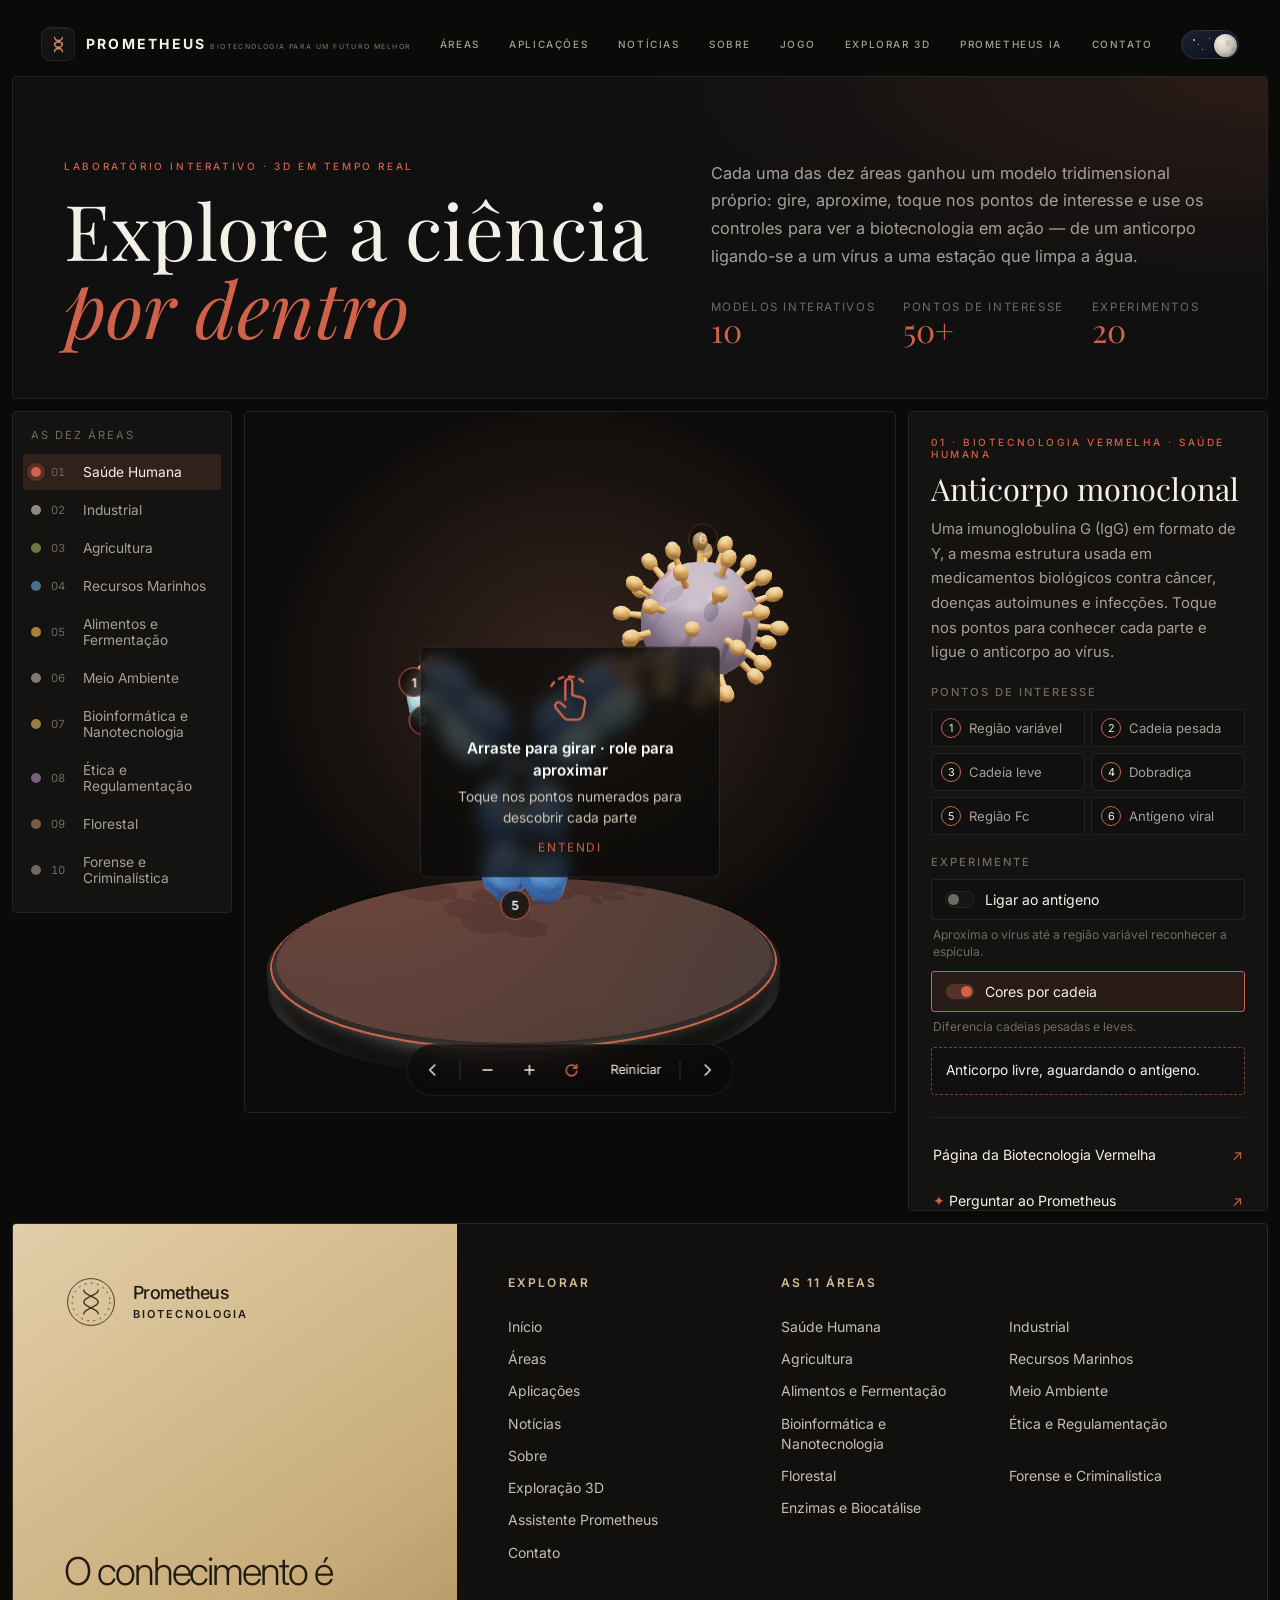
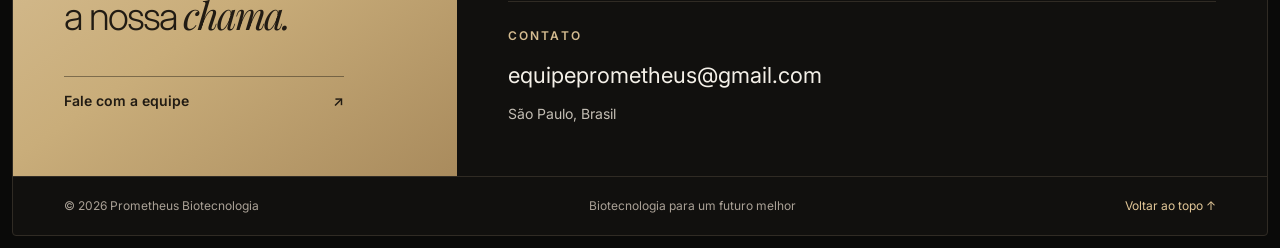
==== commit 46c926e8: "Exploração 3D e IA: ajustes de celular, tema e enquadramento Co-Authored-By: Claude Opus 5.5 <norepl" ====
--- a/explorar/index.html
+++ b/explorar/index.html
@@ -1,5 +1,5 @@
 <!DOCTYPE html>
-<html lang="pt-BR" data-theme="escuro" data-area="explorar">
+<html lang="pt-BR" data-theme="dark" data-area="explorar">
 <head>
   <meta charset="UTF-8">
   <meta name="viewport" content="width=device-width, initial-scale=1.0">
--- a/explorar/explorar.css
+++ b/explorar/explorar.css
@@ -1,6 +1,8 @@
 /* Exploração 3D — segue os tokens de style.css (tema claro/escuro). */
 html[data-area="explorar"] { --area: var(--area3d, #c9ad7a); }
 .exp [hidden] { display: none !important; }
+.exp-app > *, .exp-abertura > * { min-width: 0; }
+.exp-info__rotulo { display: block; overflow-wrap: anywhere; }
 
 /* ---------- Abertura ---------- */
 .exp-abertura {
